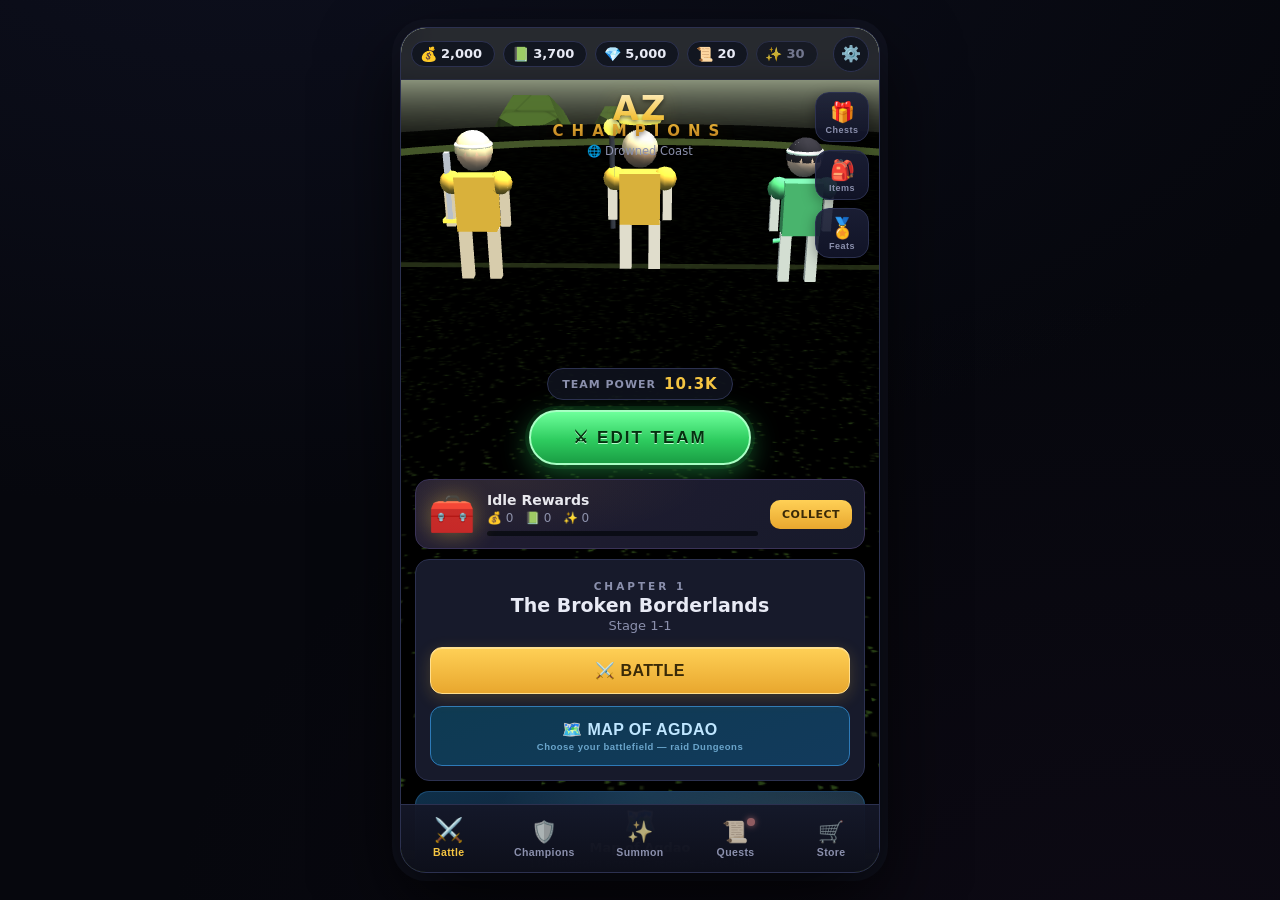
==== android/app/src/main/assets/index.html @ 90535aef "Remove '3D idle RPG' tagline and descriptions" ====
<!DOCTYPE html>
<html lang="en">
<head>
<meta charset="UTF-8">
<meta name="viewport" content="width=device-width, initial-scale=1.0, maximum-scale=1.0, user-scalable=no, viewport-fit=cover">
<meta name="theme-color" content="#0d0f1a">
<title>AZ Champions by Aljay Leodones</title>
<meta name="description" content="AZ Champions by Aljay Leodones">
<link rel="icon" href="data:image/svg+xml,<svg xmlns='http://www.w3.org/2000/svg' viewBox='0 0 100 100'><text y='.9em' font-size='90'>⚔️</text></svg>">
<!-- BUILD STAMP: 2026-07-03g — DIRECT BOOT: straight into gameplay, no intro, no main menu -->
<!-- ============================================================
     CRITICAL INLINE STYLES — the boot splash must paint instantly,
     before ANY external file (CSS or JS) loads. This is what kills
     the "black screen at start" on slow phones: the very first
     HTML paint already shows the studio splash + loading bar.
     ============================================================ -->
<style>
  html, body { height: 100%; margin: 0; padding: 0; background: #06070d; }
  #boot-splash {
    position: fixed; top: 0; left: 0; right: 0; bottom: 0;
    z-index: 99999;
    background: radial-gradient(circle at 50% 40%, #15182e 0%, #06070d 80%);
    display: flex;
    flex-direction: column;
    align-items: center;
    justify-content: center;
    font-family: 'Segoe UI', system-ui, -apple-system, sans-serif;
    color: #e8eaf5;
    transition: opacity 0.5s ease-out;
    cursor: pointer;
    user-select: none;
    -webkit-tap-highlight-color: transparent;
  }
  #boot-splash.bs-out { opacity: 0; pointer-events: none; }
  
  #boot-splash .bs-inner {
    text-align: center;
    width: 100%;
    max-width: 320px;
    display: flex;
    flex-direction: column;
    align-items: center;
    gap: 16px;
  }
  
  #boot-splash .bs-logo-container {
    position: relative;
    width: 120px;
    height: 120px;
    margin-bottom: 8px;
    display: flex;
    align-items: center;
    justify-content: center;
  }
  
  #boot-splash .bs-logo-bg {
    position: absolute;
    width: 100px;
    height: 100px;
    background: radial-gradient(circle, rgba(245, 197, 66, 0.2) 0%, transparent 70%);
    filter: blur(10px);
  }

  #boot-splash .bs-presenter {
    font-size: 11px;
    font-weight: 800;
    letter-spacing: 4px;
    color: #8b90ad;
    text-transform: uppercase;
  }
  
  #boot-splash .bs-title {
    font-size: 32px;
    font-weight: 900;
    letter-spacing: 6px;
    margin-top: 4px;
    color: #f5c542;
    background: linear-gradient(180deg, #ffffff, #f5c542 60%, #b8791e);
    -webkit-background-clip: text;
    background-clip: text;
    -webkit-text-fill-color: transparent;
    text-shadow: 0 4px 10px rgba(0, 0, 0, 0.5);
  }
  
  #boot-splash .bs-title span {
    color: #fff;
  }

  #boot-splash .bs-track {
    width: 240px;
    height: 6px;
    background: #171a2b;
    border-radius: 3px;
    overflow: hidden;
    margin-top: 15px;
    border: 1px solid rgba(255, 255, 255, 0.05);
  }
  
  #boot-splash .bs-bar {
    height: 100%;
    width: 0%;
    background: linear-gradient(90deg, #f5c542, #ff8c3a);
    box-shadow: 0 0 8px rgba(245, 197, 66, 0.5);
    transition: width 0.1s ease;
  }
  
  #boot-splash .bs-status {
    font-size: 10px;
    font-weight: 700;
    letter-spacing: 2px;
    color: #8b90ad;
    text-transform: uppercase;
    min-height: 14px;
  }
  
  #boot-splash noscript { display: block; margin-top: 18px; color: #ff8f8f; font-size: 13px; }
</style>

<!-- ============================================================
     EARLY BOOT GUARD — registered BEFORE any game script so that a
     parse/load error in ANY later file shows a readable overlay
     instead of a dead black screen. Also provides safeStorage and
     the loading-progress tick used by the splash.
     ============================================================ -->
<script>
(function() {
  /* ---- build id: single source of truth, shown on the Main Menu so a
     stale cached/installed build is identifiable from a screenshot ---- */
  window.AZ_BUILD = '20260703g';

  /* ---- safeStorage: localStorage with in-memory fallback ---- */
  var memStore = {};
  window.safeStorage = {
    getItem: function(key) {
      try { return window.localStorage.getItem(key); }
      catch (e) { return memStore.hasOwnProperty(key) ? memStore[key] : null; }
    },
    setItem: function(key, val) {
      try { window.localStorage.setItem(key, val); }
      catch (e) { memStore[key] = String(val); }
    },
    removeItem: function(key) {
      try { window.localStorage.removeItem(key); }
      catch (e) { delete memStore[key]; }
    },
    clear: function() {
      try { window.localStorage.clear(); }
      catch (e) { for (var k in memStore) delete memStore[k]; }
    }
  };

  /* ---- readable fatal-error overlay (works with zero CSS) ---- */
  window.__bootShowError = function(msg) {
    try {
      if (document.getElementById('boot-error-overlay')) return;
      var el = document.createElement('div');
      el.id = 'boot-error-overlay';
      el.style.cssText = 'position:fixed;top:0;left:0;right:0;bottom:0;z-index:100000;display:-webkit-flex;display:flex;-webkit-align-items:center;align-items:center;-webkit-justify-content:center;justify-content:center;background:rgba(5,6,11,0.97);padding:24px;color:#fff;font-family:sans-serif;';
      el.innerHTML =
        '<div style="max-width:380px;text-align:center;background:#171a2b;border:1px solid #2c3150;border-radius:18px;padding:26px 22px;">' +
        '<div style="font-size:20px;font-weight:900;color:#f5c542;margin-bottom:10px;letter-spacing:2px;">⚠️ AZ CHAMPIONS</div>' +
        '<p style="font-size:14px;color:#e8eaf5;margin-bottom:12px;line-height:1.5;">Something went wrong while starting the game.</p>' +
        '<code style="display:block;background:#0a0c15;color:#ff8f8f;font-size:11.5px;border-radius:8px;padding:10px;margin-bottom:16px;word-break:break-word;white-space:normal;font-family:monospace;text-align:left;max-height:120px;overflow-y:auto;">' + String(msg).slice(0, 300).replace(/</g, '&lt;') + '</code>' +
        '<button style="background:#e8a72e;color:#3a2a08;border:none;border-radius:12px;padding:12px 22px;font-weight:900;font-size:14px;cursor:pointer;letter-spacing:1px;" onclick="location.reload()">↻ RESTART GAME</button>' +
        '</div>';
      (document.body || document.documentElement).appendChild(el);
      var splash = document.getElementById('boot-splash');
      if (splash) splash.style.display = 'none';
    } catch (e) { /* nothing more we can do */ }
  };
  window.__bootReady = false;
  window.addEventListener('error', function(e) {
    if (window.__bootReady) return; /* after boot, main.js owns error UX */
    if (e.target && e.target.src) { window.__bootFail(e.target.src); return; }
    window.__bootShowError(e.message || 'Unknown startup error');
  }, true);
  window.addEventListener('unhandledrejection', function(e) {
    if (window.__bootReady) return;
    window.__bootShowError((e.reason && e.reason.message) || 'Unknown startup error');
  });

  /* ---- splash progress ticks (called after each script parses) ---- */
  var STEPS = 8, step = 0;
  window.__bootTick = function(label) {
    step++;
    try {
      var bar = document.getElementById('bs-bar');
      var st = document.getElementById('bs-status');
      if (bar) bar.style.width = Math.min(100, Math.round(step / STEPS * 100)) + '%';
      if (st) st.textContent = label ? label.toUpperCase() : '';
    } catch (e) {}
  };
  /* ---- script-load failure: self-heal before giving up ----
     A failed script usually means the page came from browser cache
     while the game server restarted (or a Wi-Fi blip). If the server
     answers, ONE automatic fresh reload fixes it without bothering
     the player. Only a genuinely unreachable server shows the error. */
  window.__bootFail = function(src) {
    var msg = 'Could not load ' + src + '. If you started the game with PLAY.cmd, ' +
              'make sure its black window is still open, then press RESTART GAME.';
    var retried = false;
    try { retried = sessionStorage.getItem('az_boot_retry') === '1'; } catch (e) { retried = true; }
    if (!retried && window.fetch && location.protocol !== 'file:') {
      try { sessionStorage.setItem('az_boot_retry', '1'); } catch (e) {}
      fetch(location.pathname || './', { cache: 'no-store' })
        .then(function(r) {
          if (r.ok) { location.reload(); }
          else { window.__bootShowError(msg); }
        })
        .catch(function() { window.__bootShowError(msg); });
      return;
    }
    window.__bootShowError(msg);
  };
})();
</script>

<link rel="stylesheet" href="css/style.css?v=20260703g">
</head>
<body>
  <!-- HTML-first boot splash: paints before any external file loads.
       Tap anywhere to skip once the game is ready. -->
  <div id="boot-splash">
    <div class="bs-inner">
      <div class="bs-logo-container">
        <div class="bs-logo-bg"></div>
        <svg width="110" height="110" viewBox="0 0 120 120">
          <defs>
            <linearGradient id="bsGrad" x1="0%" y1="0%" x2="100%" y2="100%">
              <stop offset="0%" stop-color="#f5c542"/>
              <stop offset="100%" stop-color="#ff8c3a"/>
            </linearGradient>
          </defs>
          <polygon points="60,10 103.3,35 103.3,85 60,110 16.7,85 16.7,35" fill="url(#bsGrad)" opacity="0.3"/>
          <polygon points="60,10 103.3,35 103.3,85 60,110 16.7,85 16.7,35" fill="none" stroke="#f5c542" stroke-width="3" stroke-linejoin="round"/>
          <polygon points="60,30 85.98,75 34.02,75" fill="url(#bsGrad)" opacity="0.95"/>
          <polygon points="60,30 85.98,75 34.02,75" fill="none" stroke="#7cf5ff" stroke-width="2.5" stroke-linejoin="round"/>
        </svg>
      </div>
      <div class="bs-presenter">ALJAY L GAMES</div>
      <div class="bs-title">AZ <span>CHAMPIONS</span></div>
      
      <div class="bs-track">
        <div class="bs-bar" id="bs-bar"></div>
      </div>
      <div class="bs-status" id="bs-status">LOADING GAME...</div>
      <noscript>JavaScript is disabled — AZ Champions needs it to run. Please enable JavaScript and reload.</noscript>
    </div>
  </div>

  <div id="app">
    <div id="game-frame">
      <canvas id="battle-canvas"></canvas>
      <div id="crit-flash" class="crit-screen-flash"></div>
      <div id="radial-blur" class="radial-blur-flash"></div>
      <div id="fx-overlay"></div>
      <div id="screens"></div>
      <header id="topbar"></header>
      <nav id="bottomnav"></nav>
      <div id="toasts"></div>
      <div id="modal-root"></div>
      <div id="summon-cinema"></div>
      <div id="vs-screen"></div>
    </div>
  </div>

  <script src="js/lib/three.min.js?v=20260703g" onerror="__bootFail('js/lib/three.min.js')"></script>
  <script>__bootTick('3D engine');</script>
  <script src="js/data.js?v=20260703g" onerror="__bootFail('js/data.js')"></script>
  <script>__bootTick('Champions & realms');</script>
  <script src="js/state.js?v=20260703g" onerror="__bootFail('js/state.js')"></script>
  <script>__bootTick('Save system');</script>
  <script src="js/audio.js?v=20260703g" onerror="__bootFail('js/audio.js')"></script>
  <script>__bootTick('Audio');</script>
  <script src="js/combat.js?v=20260703g" onerror="__bootFail('js/combat.js')"></script>
  <script>__bootTick('Combat engine');</script>
  <script src="js/battle3d.js?v=20260703g" onerror="__bootFail('js/battle3d.js')"></script>
  <script>__bootTick('Battle renderer');</script>
  <script src="js/store.js?v=20260703g" onerror="__bootFail('js/store.js')"></script>
  <script>__bootTick('Store');</script>
  <script src="js/ui.js?v=20260703g" onerror="__bootFail('js/ui.js')"></script>
  <script>__bootTick('Interface');</script>
  <script src="js/main.js?v=20260703g" onerror="__bootFail('js/main.js')"></script>
</body>
</html>
---- android/app/src/main/assets/css/style.css ----
/* ============================================================
   AZ CHAMPIONS — Visual Theme
   ============================================================ */
:root {
  --bg: #0d0f1a;
  --panel: #171a2b;
  --panel2: #1e2237;
  --edge: #2c3150;
  --text: #e8eaf5;
  --dim: #8b90ad;
  --gold: #f5c542;
  --gold2: #ffb14d;
  --danger: #ff5e6e;
  --good: #52c97a;
  --blue: #38b6ff;
  --radius: 14px;
}

* { margin: 0; padding: 0; box-sizing: border-box; -webkit-tap-highlight-color: transparent; }
html, body {
  height: 100%;
  width: 100%;
  margin: 0;
  padding: 0;
}
body {
  background: #06070d;
  color: var(--text);
  font-family: 'Segoe UI', system-ui, -apple-system, sans-serif;
  overflow: hidden;
  user-select: none;
  /* mobile: no double-tap zoom, no pull-to-refresh, no rubber-banding */
  touch-action: manipulation;
  overscroll-behavior: none;
}

#app {
  width: 100%;
  height: 100%;
  height: 100dvh;
  display: flex; align-items: center; justify-content: center;
  background:
    radial-gradient(1200px 600px at 20% -10%, #1a1f3d55, transparent),
    radial-gradient(1000px 700px at 90% 110%, #3a1a4222, transparent),
    #06070d;
}
#game-frame {
  position: relative;
  /* plain fallbacks first — old WebViews that don't know min() would
     otherwise collapse the frame to 0×0 (a literal black screen) */
  width: 100%;
  max-width: 480px;
  height: 100%;
  max-height: 960px;
  width: min(100vw, 480px);
  height: min(100vh, 960px);
  background: var(--bg);
  overflow: hidden;
}
@media (min-width: 520px) and (min-height: 700px) {
  #game-frame {
    border-radius: 26px;
    border: 1px solid #2c3150;
    box-shadow: 0 30px 80px #000c, 0 0 0 8px #10121f;
    height: min(94vh, 960px);
  }
}

/* ---------------- canvas & overlay ----------------
   top/left/right/bottom fallbacks first: WebViews older than
   Chrome 87 don't know `inset` and would collapse these layers. */
#battle-canvas {
  position: absolute;
  top: 0; left: 0; right: 0; bottom: 0;
  inset: 0;
  width: 100%; height: 100%;
  display: none;
}
body.canvas-show #battle-canvas { display: block; }
#fx-overlay {
  position: absolute;
  top: 0; left: 0; right: 0; bottom: 0;
  inset: 0;
  pointer-events: none;
  overflow: hidden;
  z-index: 5;
  display: none;
}
body.in-battle #fx-overlay { display: block; }

/* ---------------- top bar ---------------- */
#topbar {
  position: absolute; top: 0; left: 0; right: 0;
  height: 52px;
  height: calc(52px + env(safe-area-inset-top, 0px));
  display: flex; align-items: center; gap: 8px;
  padding: 0 10px;
  padding-top: env(safe-area-inset-top, 0px);
  background: rgba(13, 15, 26, 0.85);
  backdrop-filter: blur(12px);
  -webkit-backdrop-filter: blur(12px);
  border-bottom: 1px solid rgba(44, 49, 80, 0.5);
  z-index: 20;
}
body.in-battle #topbar { display: none; }
.res {
  display: flex; align-items: center; gap: 4px;
  background: #10131fdd;
  border: 1px solid var(--edge);
  border-radius: 999px;
  padding: 4px 12px 4px 8px;
  font-size: 13px; font-weight: 600;
}
.res.dim { opacity: .75; }
.res-ico { font-size: 14px; }
.iconbtn {
  margin-left: auto;
  background: #10131fdd; border: 1px solid var(--edge); color: var(--text);
  width: 36px; height: 36px; border-radius: 50%;
  font-size: 16px; cursor: pointer;
}

/* Mobile topbar responsive sizing */
@media (max-width: 480px) {
  #topbar {
    gap: 4px;
    padding: 0 6px;
  }
  .res {
    padding: 3px 6px 3px 4px;
    font-size: 11px;
    gap: 3px;
  }
  .res-ico {
    font-size: 12px;
  }
  .iconbtn {
    width: 32px;
    height: 32px;
    font-size: 14px;
  }
}

/* ---------------- screens ---------------- */
#screens {
  position: absolute;
  top: 0; left: 0; right: 0; bottom: 0;
  inset: 0;
  z-index: 10;
}
.screen {
  position: absolute;
  top: 0; left: 0; right: 0; bottom: 0;
  inset: 0;
  overflow-y: auto; overflow-x: hidden;
  padding: 60px 14px 92px;
  padding-top: calc(60px + env(safe-area-inset-top, 0px));
  padding-bottom: calc(92px + env(safe-area-inset-bottom, 0px));
  scrollbar-width: thin; scrollbar-color: var(--edge) transparent;
  -webkit-overflow-scrolling: touch;
}
.screen::-webkit-scrollbar { width: 4px; }
.screen::-webkit-scrollbar-thumb { background: var(--edge); border-radius: 2px; }

.screen-home, .screen-herodetail { background: transparent; pointer-events: none; }
.screen-home > *, .screen-herodetail > * { pointer-events: auto; }
.screen-battle { background: transparent; pointer-events: none; padding: 0; overflow: hidden; }
.screen-battle > * { pointer-events: auto; }
.screen-heroes, .screen-summon, .screen-quests, .screen-store, .screen-formation,
.screen-tower, .screen-arena, .screen-settings,
.screen-inventory, .screen-achievements {
  background:
    radial-gradient(600px 300px at 50% -80px, #232a4d66, transparent),
    var(--bg);
}

/* ---------------- bottom nav ---------------- */
#bottomnav {
  position: absolute; bottom: 0; left: 0; right: 0;
  height: 68px;
  height: calc(68px + env(safe-area-inset-bottom, 0px));
  display: flex;
  padding-bottom: env(safe-area-inset-bottom, 0px);
  background: linear-gradient(#141728f2, #0d0f1a);
  border-top: 1px solid var(--edge);
  z-index: 20;
}
body.in-battle #bottomnav { display: none; }
.nav-tab {
  flex: 1;
  background: none; border: none; color: var(--dim);
  display: flex; flex-direction: column; align-items: center; justify-content: center; gap: 2px;
  font-size: 10.5px; font-weight: 600; letter-spacing: .4px;
  cursor: pointer; position: relative;
  transition: color .15s;
}
.nav-tab .nav-ico { font-size: 21px; position: relative; filter: grayscale(.6) brightness(.8); transition: all .15s; }
.nav-tab.active { color: var(--gold); }
.nav-tab.active .nav-ico { filter: none; transform: translateY(-2px) scale(1.12); }
.nbadge {
  position: absolute; top: -2px; right: -6px;
  width: 8px; height: 8px; border-radius: 50%;
  background: var(--danger);
  box-shadow: 0 0 6px var(--danger);
}

/* ---------------- shared bits ---------------- */
.pagehead {
  display: flex; align-items: center; gap: 10px;
  margin-bottom: 12px;
}
.pagehead h2 { font-size: 20px; letter-spacing: .5px; }
.pagehead h2 small { color: var(--dim); font-size: 12px; font-weight: 500; margin-left: 4px; }
.pagehead .count { color: var(--dim); font-size: 13px; font-weight: 500; }
.pagehead.over3d { text-shadow: 0 2px 8px #000; }
.qpoints { margin-left: auto; font-weight: 700; color: var(--gold); }

.backbtn {
  background: #10131fdd; border: 1px solid var(--edge); color: var(--text);
  width: 34px; height: 34px; border-radius: 10px;
  font-size: 18px; cursor: pointer; flex-shrink: 0;
}

.btn {
  background: linear-gradient(#262b47, #1c2038);
  border: 1px solid var(--edge);
  color: var(--text);
  padding: 10px 18px;
  border-radius: 12px;
  font-weight: 700; font-size: 14px; letter-spacing: .4px;
  cursor: pointer;
  display: inline-flex; flex-direction: column; align-items: center; gap: 1px;
  transition: transform .08s, filter .12s;
}
.btn:active { transform: scale(.96); }
.btn small { font-size: 10.5px; font-weight: 600; opacity: .85; }
.btn.big { padding: 13px 26px; font-size: 16px; width: 100%; }
.btn.gold {
  background: linear-gradient(#ffd056, #e8a72e);
  border-color: #ffdf8f; color: #3a2a08;
  box-shadow: 0 4px 16px #f5c54233, inset 0 1px 0 #fff5;
}
.btn.gold small { opacity: .8; }
.btn.disabled { opacity: .45; pointer-events: none; }
.btn.danger { background: linear-gradient(#5c2431, #451a24); border-color: #7e3040; color: #ffb9c2; }
.btn.center-block { display: flex; margin: 12px auto; }
.btn.paypal { background: linear-gradient(#ffc439, #f5b52a); color: #10287a; border-color: #ffe08f; flex-direction: row; gap: 4px; }
.btn.paypal b { color: #003087; } .btn.paypal i { color: #009cde; font-style: italic; }

.mini {
  background: #262b47; border: 1px solid var(--edge); color: var(--text);
  padding: 5px 10px; border-radius: 8px;
  font-size: 11px; font-weight: 700; cursor: pointer;
  display: inline-flex; align-items: center; gap: 4px;
}
.mini.gold { background: linear-gradient(#ffd056, #e8a72e); color: #3a2a08; border-color: #ffdf8f; }
.mini.danger { background: #451a24; border-color: #7e3040; color: #ffb9c2; }
.mini.disabled { opacity: .45; pointer-events: none; }
.mini small { font-size: 9px; opacity: .8; }

.pill {
  background: #10131fcc; border: 1px solid var(--edge); color: var(--dim);
  padding: 6px 12px; border-radius: 999px;
  font-size: 12px; font-weight: 800; cursor: pointer;
}
.pill.on { color: var(--gold); border-color: var(--gold); box-shadow: 0 0 10px #f5c54244; }

.chip {
  display: inline-flex; align-items: center; gap: 3px;
  background: #10131f; border: 1px solid var(--c, var(--edge));
  color: var(--c, var(--text));
  border-radius: 999px; padding: 2px 9px;
  font-size: 11px; font-weight: 700;
}
.chip.dim { color: var(--dim); }
.stars { font-size: 12px; letter-spacing: 1px; text-shadow: 0 0 6px currentColor; }
.dim { color: var(--dim); }
.center { text-align: center; }
.pad { padding: 18px; }
.hint { color: var(--dim); font-size: 12px; line-height: 1.5; margin: 10px 2px; }
.hint a { color: var(--gold); cursor: pointer; text-decoration: underline; }

.tabs { display: flex; gap: 6px; margin-bottom: 12px; }
.tab {
  flex: 1; background: var(--panel); border: 1px solid var(--edge); color: var(--dim);
  padding: 9px; border-radius: 10px; font-weight: 700; font-size: 12.5px; cursor: pointer;
}
.tab.on { color: var(--gold); border-color: var(--gold); background: #211d15; }

.input {
  width: 100%; background: #0a0c15; border: 1px solid var(--edge); color: var(--text);
  border-radius: 10px; padding: 10px 12px; font-size: 14px; margin: 8px 0;
  font-family: inherit; resize: vertical;
}
.input:focus { outline: none; border-color: var(--gold); }

/* ---------------- home ---------------- */
.home-top { text-align: center; }
.logo {
  font-size: 34px; font-weight: 900; letter-spacing: 2px;
  background: linear-gradient(180deg, #fff6d8, var(--gold) 55%, #b8791e);
  -webkit-background-clip: text; background-clip: text; color: transparent;
  text-shadow: 0 4px 24px #f5c54233;
  filter: drop-shadow(0 2px 2px #0008);
}
.logo span { font-size: 15px; letter-spacing: 8px; display: block; margin-top: -6px; }
.logo.small { font-size: 22px; } .logo.small span { font-size: 9px; letter-spacing: 5px; }
.server { color: var(--dim); font-size: 11.5px; margin-top: 4px; }
.badge-founder {
  background: linear-gradient(#ffd056, #e8a72e); color: #3a2a08;
  font-size: 9px; font-weight: 900; letter-spacing: 1px;
  border-radius: 4px; padding: 1px 6px; margin-left: 4px;
}
.diorama-spacer { height: 210px; }
.team-power {
  display: inline-flex; align-items: center; gap: 8px;
  background: #10131fd8; border: 1px solid var(--edge);
  border-radius: 999px; padding: 6px 14px;
  font-size: 11px; letter-spacing: 1px; color: var(--dim); font-weight: 700;
}
.team-power b { color: var(--gold); font-size: 15px; }
.team-power.center { display: flex; justify-content: center; margin: 10px auto; width: fit-content; }

.home-cards { margin-top: 14px; display: flex; flex-direction: column; gap: 10px; }

.idle-chest {
  display: flex; align-items: center; gap: 12px;
  background: linear-gradient(135deg, #221d33, #171a2b);
  border: 1px solid #3a3358;
  border-radius: var(--radius);
  padding: 12px; cursor: pointer;
  position: relative; overflow: hidden;
}
.idle-chest::after {
  content: ''; position: absolute; inset: 0;
  background: radial-gradient(200px 60px at 20% 0%, #f5c54211, transparent);
}
.chest-ico { font-size: 38px; filter: drop-shadow(0 0 12px #f5c54277); animation: chestpulse 2.4s infinite; }
@keyframes chestpulse { 50% { transform: scale(1.07) rotate(-3deg); } }
.chest-info { flex: 1; }
.chest-title { font-weight: 800; font-size: 14px; }
.fullcap { color: var(--gold); font-size: 11px; animation: blink 1.2s infinite; }
@keyframes blink { 50% { opacity: .4; } }
.chest-rates { color: var(--dim); font-size: 12px; margin: 3px 0 6px; }
.chest-bar { height: 5px; background: #0a0c15; border-radius: 3px; overflow: hidden; }
.chest-bar > div { height: 100%; background: linear-gradient(90deg, var(--gold), var(--gold2)); border-radius: 3px; transition: width 1s linear; }
.chest-btn {
  background: linear-gradient(#ffd056, #e8a72e); color: #3a2a08;
  font-size: 11px; font-weight: 900; letter-spacing: .5px;
  padding: 8px 12px; border-radius: 10px;
}

.stage-card {
  background: var(--panel); border: 1px solid var(--edge);
  border-radius: var(--radius); padding: 14px;
  display: flex; flex-direction: column; gap: 12px;
}
.stage-env { text-align: center; padding: 6px 0 2px; }
.stage-ch { font-size: 10.5px; letter-spacing: 3px; color: var(--dim); font-weight: 800; }
.stage-name { font-size: 19px; font-weight: 800; margin: 2px 0; }
.stage-num { font-size: 13px; color: var(--dim); }
.bosstag { color: var(--danger); letter-spacing: 1px; }
.elitetag { color: var(--gold2); letter-spacing: 1px; }

.mode-row { display: flex; gap: 10px; }
.mode-grid {
  display: grid;
  grid-template-columns: repeat(2, 1fr);
  gap: 10px;
}
.mode-card {
  flex: 1; background: var(--panel); border: 1px solid var(--edge);
  border-radius: var(--radius); padding: 14px 10px;
  text-align: center; cursor: pointer;
  transition: border-color .15s;
}
.mode-card:active { border-color: var(--gold); }
.mode-ico { font-size: 26px; }
.mode-name { font-weight: 800; font-size: 13px; margin-top: 4px; }
.mode-sub { color: var(--dim); font-size: 11px; margin-top: 2px; }

/* ---------------- roster / hero cards ---------------- */
.roster-grid {
  display: grid; grid-template-columns: repeat(3, 1fr); gap: 9px;
}
.hero-card {
  position: relative;
  background: var(--panel); border: 1px solid var(--edge);
  border-radius: 12px; overflow: hidden; cursor: pointer;
  aspect-ratio: 5/6.4;
  transition: transform .1s, border-color .15s;
}
.hero-card:active { transform: scale(.96); }
.hero-card img { width: 100%; height: 74%; object-fit: cover; object-position: top; background: radial-gradient(circle at 50% 30%, #2c3150, #171a2b); }
.hero-card .hc-name {
  position: absolute; bottom: 16px; left: 0; right: 0;
  text-align: center; font-size: 11.5px; font-weight: 800;
  text-shadow: 0 1px 3px #000;
}
.hero-card .hc-lv { position: absolute; bottom: 3px; left: 0; right: 0; text-align: center; font-size: 11.5px; color: var(--dim); }
.hero-card .hc-power {
  position: absolute; top: 4px; left: 4px;
  background: #0009; border-radius: 6px; padding: 1px 6px;
  font-size: 11px; font-weight: 800; color: var(--gold);
}
.hero-card .hc-stars { position: absolute; top: 4px; right: 5px; font-size: 9px; }
.hero-card .hc-faction {
  position: absolute; bottom: 34px; right: 5px;
  background: #000a; border: 1px solid var(--c); border-radius: 50%;
  width: 20px; height: 20px; font-size: 11px;
  display: flex; align-items: center; justify-content: center;
}
.hero-card .asc-dot {
  position: absolute; top: 26px; left: 4px;
  color: #3a2a08; background: var(--gold); border-radius: 6px;
  font-size: 9px; font-weight: 900; padding: 1px 5px;
  animation: blink 1.4s infinite;
}
.hero-card.locked img { filter: grayscale(1) brightness(.45); }
.hero-card.locked .hc-name { color: var(--dim); }
.hc-lock { position: absolute; top: 40%; left: 0; right: 0; text-align: center; font-size: 13px; font-weight: 700; }
.hero-card.selected { border-color: var(--gold); box-shadow: 0 0 12px #f5c54255; }
.hc-check {
  position: absolute; top: 4px; right: 4px;
  background: var(--gold); color: #3a2a08;
  width: 18px; height: 18px; border-radius: 50%;
  font-size: 11px; font-weight: 900;
  display: flex; align-items: center; justify-content: center;
}
.hero-card.small { aspect-ratio: 5/6; }

/* Rarity Legend */
.rarity-legend {
  display: flex;
  justify-content: center;
  gap: 16px;
  background: var(--panel2);
  border: 1px solid var(--edge);
  border-radius: 10px;
  padding: 8px 16px;
  margin: 0 10px 14px;
}
.legend-item {
  display: flex;
  align-items: center;
  gap: 6px;
  font-size: 11.5px;
  font-weight: 700;
  text-transform: uppercase;
  letter-spacing: 0.5px;
}
.legend-dot {
  width: 9px;
  height: 9px;
  border-radius: 50%;
  display: inline-block;
}
.legend-item.common { color: #b0b5c0; }
.legend-item.common .legend-dot {
  background: #b0b5c0;
}
.legend-item.uncommon { color: #52c97a; }
.legend-item.uncommon .legend-dot {
  background: #52c97a;
  box-shadow: 0 0 5px #52c97a;
}
.legend-item.rare { color: #5cc2ff; }
.legend-item.rare .legend-dot {
  background: #38b6ff;
  box-shadow: 0 0 6px #38b6ff;
}
.legend-item.elite { color: var(--gold2); }
.legend-item.elite .legend-dot {
  background: var(--gold);
  box-shadow: 0 0 6px var(--gold);
}
.legend-item.epic { color: #d580ff; }
.legend-item.epic .legend-dot {
  background: #b45cff;
  box-shadow: 0 0 6px #b45cff;
}
.legend-item.mystic { color: #00e5ff; }
.legend-item.mystic .legend-dot {
  background: #00e5ff;
  box-shadow: 0 0 8px #00e5ff;
}
.legend-item.ultimate { color: #ff9100; }
.legend-item.ultimate .legend-dot {
  background: #ff9100;
  box-shadow: 0 0 8px #ff9100;
}
.legend-item.legendary { color: #ff3355; }
.legend-item.legendary .legend-dot {
  background: #e60026;
  box-shadow: 0 0 8px #ff3355;
  animation: legend-pulse 1.5s infinite alternate ease-in-out;
}
@keyframes legend-pulse {
  0% { transform: scale(1); box-shadow: 0 0 5px #ff3355; }
  100% { transform: scale(1.25); box-shadow: 0 0 12px #ff3355, 0 0 4px var(--gold); }
}

/* --- Champion Card Rarity Highlights --- */

/* Common Rarity */
.hero-card.common:not(.locked),
.fslot.common,
.scard.common .scard-front {
  border-color: #4a5068;
}

/* Uncommon Rarity */
.hero-card.uncommon:not(.locked),
.fslot.uncommon,
.scard.uncommon .scard-front {
  border-color: #52c97a;
  box-shadow: 0 0 8px rgba(82, 201, 122, 0.3), inset 0 0 4px rgba(82, 201, 122, 0.1);
  animation: uncommon-glow 3.5s infinite alternate ease-in-out;
}

/* Rare Rarity */
.hero-card.rare:not(.locked),
.fslot.rare,
.scard.rare .scard-front {
  border-color: #38b6ff;
  box-shadow: 0 0 10px rgba(56, 182, 255, 0.4), inset 0 0 6px rgba(56, 182, 255, 0.2);
  animation: rare-glow 3s infinite alternate ease-in-out;
}

/* Elite Rarity */
.hero-card.elite:not(.locked),
.fslot.elite,
.scard.elite .scard-front {
  border-color: var(--gold);
  box-shadow: 0 0 12px rgba(245, 197, 66, 0.4), inset 0 0 8px rgba(245, 197, 66, 0.2);
  animation: elite-glow 2.5s infinite alternate ease-in-out;
}

/* Epic Rarity */
.hero-card.epic:not(.locked),
.fslot.epic,
.scard.epic .scard-front {
  border-color: #b45cff;
  box-shadow: 0 0 14px rgba(180, 92, 255, 0.5), inset 0 0 8px rgba(180, 92, 255, 0.25);
  animation: epic-glow 2.4s infinite alternate ease-in-out;
}

/* Mystic Rarity */
.hero-card.mystic:not(.locked),
.fslot.mystic,
.scard.mystic .scard-front {
  border-color: #00e5ff;
  box-shadow: 0 0 16px rgba(0, 229, 255, 0.5), inset 0 0 10px rgba(0, 229, 255, 0.3);
  animation: mystic-glow 2.2s infinite alternate ease-in-out;
}

/* Ultimate Rarity */
.hero-card.ultimate:not(.locked),
.fslot.ultimate,
.scard.ultimate .scard-front {
  border-color: #ff9100;
  box-shadow: 0 0 18px rgba(255, 145, 0, 0.65), inset 0 0 12px rgba(255, 145, 0, 0.35);
  animation: ultimate-glow 2s infinite alternate ease-in-out;
}

/* Legendary Rarity (Crimson Red Flame Pulse) */
.hero-card.legendary:not(.locked),
.fslot.legendary,
.scard.legendary .scard-front {
  border-color: #e60026;
  animation: legendary-flame-pulse 2s infinite ease-in-out;
}

/* Locked Card Rarity Borders (No glow/pulse/sparkles) */
.hero-card.locked.common { border-color: #3b3f4a; }
.hero-card.locked.uncommon { border-color: #24422d; }
.hero-card.locked.rare { border-color: #1a4f6e; }
.hero-card.locked.elite { border-color: #6e561a; }
.hero-card.locked.epic { border-color: #552782; }
.hero-card.locked.mystic { border-color: #00606f; }
.hero-card.locked.ultimate { border-color: #7a3e00; }
.hero-card.locked.legendary { border-color: #6e1a25; }

/* Legendary Sparkles */
.legendary-sparkles {
  position: absolute;
  inset: 0;
  pointer-events: none;
  overflow: hidden;
  z-index: 4;
}
.legendary-sparkles span {
  position: absolute;
  color: #ffe875;
  text-shadow: 0 0 3px #ffd700, 0 0 6px #ff8c00;
  opacity: 0;
  animation: sparkleFloat 2.2s infinite linear;
}

/* Suppress sparkles on locked cards */
.hero-card.locked .legendary-sparkles {
  display: none;
}

.legendary-sparkles span:nth-child(1) { left: 15%; animation-delay: 0s; font-size: 11px; animation-duration: 2s; }
.legendary-sparkles span:nth-child(2) { left: 35%; animation-delay: 0.5s; font-size: 15px; animation-duration: 2.5s; }
.legendary-sparkles span:nth-child(3) { left: 55%; animation-delay: 1.1s; font-size: 9px; animation-duration: 1.8s; }
.legendary-sparkles span:nth-child(4) { left: 75%; animation-delay: 1.6s; font-size: 13px; animation-duration: 2.3s; }
.legendary-sparkles span:nth-child(5) { left: 45%; animation-delay: 0.8s; font-size: 10px; animation-duration: 2.1s; }

/* Rarity Badge Text on Cards */
.hc-rarity-badge {
  position: absolute;
  top: 20px;
  left: 4px;
  background: rgba(6, 7, 13, 0.85);
  padding: 2px 5px;
  border-radius: 4px;
  font-size: 8px;
  font-weight: 900;
  letter-spacing: 0.5px;
  text-transform: uppercase;
  z-index: 5;
}
.common .hc-rarity-badge { color: #b0b5c0; }
.uncommon .hc-rarity-badge { color: #52c97a; text-shadow: 0 0 3px rgba(82, 201, 122, 0.4); }
.rare .hc-rarity-badge { color: #38b6ff; text-shadow: 0 0 4px rgba(56, 182, 255, 0.5); }
.elite .hc-rarity-badge { color: var(--gold); text-shadow: 0 0 4px rgba(245, 197, 66, 0.5); }
.epic .hc-rarity-badge { color: #d580ff; text-shadow: 0 0 4px rgba(213, 128, 255, 0.5); }
.mystic .hc-rarity-badge { color: #00e5ff; text-shadow: 0 0 4px rgba(0, 229, 255, 0.5); }
.ultimate .hc-rarity-badge { color: #ff9100; text-shadow: 0 0 4px rgba(255, 145, 0, 0.5); }
.legendary .hc-rarity-badge { color: #ff3355; text-shadow: 0 0 4px rgba(255, 51, 85, 0.5); }

/* Keyframe Animations */
@keyframes uncommon-glow {
  0% { box-shadow: 0 0 6px rgba(82, 201, 122, 0.2), inset 0 0 3px rgba(82, 201, 122, 0.08); }
  100% { box-shadow: 0 0 12px rgba(82, 201, 122, 0.5), inset 0 0 8px rgba(82, 201, 122, 0.25); }
}

@keyframes rare-glow {
  0% { box-shadow: 0 0 8px rgba(56, 182, 255, 0.3), inset 0 0 4px rgba(56, 182, 255, 0.1); }
  100% { box-shadow: 0 0 18px rgba(56, 182, 255, 0.7), inset 0 0 10px rgba(56, 182, 255, 0.4); }
}

@keyframes elite-glow {
  0% { box-shadow: 0 0 10px rgba(245, 197, 66, 0.3), inset 0 0 6px rgba(245, 197, 66, 0.15); }
  100% { box-shadow: 0 0 22px rgba(245, 197, 66, 0.75), inset 0 0 12px rgba(245, 197, 66, 0.4); }
}

@keyframes epic-glow {
  0% { box-shadow: 0 0 10px rgba(180, 92, 255, 0.35), inset 0 0 6px rgba(180, 92, 255, 0.15); }
  100% { box-shadow: 0 0 22px rgba(180, 92, 255, 0.8), inset 0 0 12px rgba(180, 92, 255, 0.45); }
}

@keyframes mystic-glow {
  0% { box-shadow: 0 0 12px rgba(0, 229, 255, 0.35), inset 0 0 8px rgba(0, 229, 255, 0.2); }
  100% { box-shadow: 0 0 24px rgba(0, 229, 255, 0.85), inset 0 0 14px rgba(0, 229, 255, 0.5); }
}

@keyframes ultimate-glow {
  0% { box-shadow: 0 0 12px rgba(255, 145, 0, 0.4), inset 0 0 8px rgba(255, 145, 0, 0.2); }
  100% { box-shadow: 0 0 26px rgba(255, 145, 0, 0.9), inset 0 0 16px rgba(255, 145, 0, 0.5); }
}

@keyframes legendary-flame-pulse {
  0% {
    box-shadow: 0 0 12px 2px rgba(230, 0, 38, 0.5), 0 0 4px rgba(245, 197, 66, 0.3), inset 0 0 8px rgba(230, 0, 38, 0.3);
    border-color: #d61c3c;
  }
  30% {
    box-shadow: 0 -4px 18px 3px rgba(230, 0, 38, 0.7), 0 0 6px rgba(245, 197, 66, 0.4), inset 0 0 10px rgba(230, 0, 38, 0.4);
    border-color: #ff2244;
  }
  65% {
    box-shadow: 0 -2px 22px 4px rgba(230, 0, 38, 0.85), 0 0 10px 1px rgba(245, 197, 66, 0.6), inset 0 0 14px rgba(230, 0, 38, 0.5);
    border-color: #ff002b;
  }
  100% {
    box-shadow: 0 -6px 26px 5px rgba(230, 0, 38, 0.6), 0 0 8px 1px rgba(245, 197, 66, 0.5), inset 0 0 12px rgba(230, 0, 38, 0.4);
    border-color: #d61c3c;
  }
}

@keyframes sparkleFloat {
  0% {
    transform: translateY(110%) scale(0) rotate(0deg);
    opacity: 0;
  }
  15% {
    opacity: 1;
    transform: translateY(90%) scale(1.2) rotate(45deg);
  }
  85% {
    opacity: 0.8;
  }
  100% {
    transform: translateY(-20%) scale(0.4) rotate(360deg);
    opacity: 0;
  }
}


/* ---------------- formation ---------------- */
.form-slots { display: flex; gap: 8px; margin-bottom: 8px; }
.fslot {
  flex: 1; aspect-ratio: 4/5.2;
  background: var(--panel); border: 1px solid var(--edge);
  border-radius: 10px; overflow: hidden; position: relative; cursor: pointer;
}
.fslot img { width: 100%; height: 78%; object-fit: cover; object-position: top; }
.fslot.empty {
  display: flex; align-items: center; justify-content: center;
  color: var(--dim); font-size: 9px; font-weight: 800; letter-spacing: 1px;
  border-style: dashed;
}
.fslot-name { position: absolute; bottom: 12px; width: 100%; text-align: center; font-size: 9px; font-weight: 800; text-shadow: 0 1px 2px #000; }
.fslot-row { position: absolute; bottom: 1px; width: 100%; text-align: center; font-size: 7.5px; color: var(--gold); letter-spacing: 1px; }
.sticky-cta { position: sticky; bottom: 4px; margin-top: 12px; box-shadow: 0 8px 30px #000a; }

/* ---------------- battle HUD ---------------- */
.battle-top {
  position: absolute; top: 0; left: 0; right: 0;
  display: flex; align-items: center; gap: 8px;
  padding: 12px;
  background: linear-gradient(#0d0f1acc, transparent);
  z-index: 15;
}
.battle-label { flex: 1; font-size: 12.5px; font-weight: 700; text-shadow: 0 1px 3px #000; }
.battle-timer {
  font-size: 15px; font-weight: 900; color: var(--gold);
  background: #0009; border-radius: 8px; padding: 3px 9px;
}
.ult-bar {
  position: absolute; bottom: 0; left: 0; right: 0;
  display: flex; justify-content: center; gap: 10px;
  padding: 12px 12px calc(14px + env(safe-area-inset-bottom));
  background: linear-gradient(transparent, #0d0f1acc);
  z-index: 15;
}
.ult-btn {
  position: relative; width: 60px; height: 60px;
  border-radius: 14px; border: 2px solid var(--edge);
  overflow: hidden; cursor: pointer; padding: 0;
  background: #10131f;
}
.ult-btn img { width: 100%; height: 100%; object-fit: cover; object-position: top; }
.ult-fill {
  position: absolute; top: 0; left: 0; right: 0;
  background: #0d0f1abb; height: 100%;
  transition: height .2s;
}
.ult-ready {
  position: absolute; bottom: 0; left: 0; right: 0;
  background: linear-gradient(#ffd056, #e8a72e); color: #3a2a08;
  font-size: 9px; font-weight: 900; letter-spacing: 1px;
  padding: 2px 0; display: none; text-align: center;
}
.ult-btn.ready { border-color: var(--gold); box-shadow: 0 0 16px #f5c542aa; animation: ultglow 1s infinite; }
@keyframes ultglow { 50% { box-shadow: 0 0 26px #f5c542; } }
.ult-btn.dead { filter: grayscale(1) brightness(.4); pointer-events: none; }

.ult-banner {
  position: absolute; top: 18%; left: 0; right: 0;
  display: flex; justify-content: center;
  z-index: 14; pointer-events: none;
}
.ub-inner {
  display: none;
  background: linear-gradient(90deg, transparent, #0d0f1aee 18%, #0d0f1aee 82%, transparent);
  border-top: 1px solid var(--gold); border-bottom: 1px solid var(--gold);
  padding: 8px 44px; text-align: center;
}
.ub-inner b { display: block; font-size: 13px; color: var(--gold); letter-spacing: 1px; }
.ub-inner span { font-size: 17px; font-weight: 900; letter-spacing: .5px; }
.ub-inner.enemy b { color: var(--danger); }
.ult-banner.play .ub-inner { display: block; animation: ultbanner 1.6s forwards; }
@keyframes ultbanner {
  0% { opacity: 0; transform: scale(1.35); }
  12% { opacity: 1; transform: scale(1); }
  80% { opacity: 1; }
  100% { opacity: 0; transform: translateY(-14px); }
}

/* hp bars over 3D units */
.hpbar {
  position: absolute; top: 0; left: 0;
  width: 58px; height: 7px;
  background: #000b;
  border-radius: 3px;
  border: 1px solid #0008;
  transition: opacity .4s;
  will-change: transform;
}
.hpbar.boss { width: 84px; height: 9px; }
.hpfill {
  position: absolute; inset: 0;
  background: linear-gradient(#7dffa8, #35c96a);
  border-radius: 2px;
  transition: width .18s;
}
.hpbar.enemy .hpfill { background: linear-gradient(#ff8f8f, #e0484f); }
.shieldfill {
  position: absolute; inset: 0;
  background: #b3e5ffcc; border-radius: 2px;
  transition: width .18s;
}
.energyfill {
  position: absolute; bottom: -3px; left: 0; height: 2px;
  background: var(--gold); border-radius: 1px;
  transition: width .18s;
}

/* damage numbers */
.dmgnum {
  position: absolute;
  font-weight: 900; font-size: 15px;
  color: #fff; text-shadow: 0 2px 3px #000, 0 0 8px #0008;
  transform: translate(-50%, -50%);
  animation: dmgfloat 1.05s forwards;
  pointer-events: none;
  z-index: 8;
}
.dmgnum.crit { color: var(--gold); font-size: 21px; animation: critfloat 1.05s forwards; }
.dmgnum.heal { color: #7dffa8; }
.dmgnum.dot { font-size: 12px; opacity: .9; }
.dmgnum.dot.burn { color: #ff9d4d; }
.dmgnum.dot.poison { color: #b46bff; }
.dmgnum.dot.bleed { color: #ff6b6b; }
.dmgnum.dot.vampiric { color: #ff1e5e; text-shadow: 0 0 8px #ff1e5e88; }
.dmgnum.reflect { color: #8fdcff; font-size: 12px; }
.dmgnum.dodge { color: #8fdcff; font-size: 12px; letter-spacing: 1px; }
.dmgnum.shieldtxt { font-size: 13px; }
@keyframes dmgfloat {
  0% { opacity: 0; margin-top: 0; }
  12% { opacity: 1; }
  100% { opacity: 0; margin-top: -46px; margin-left: var(--dx, 0); }
}
@keyframes critfloat {
  0% { opacity: 0; transform: translate(-50%, -50%) scale(1.8); }
  14% { opacity: 1; transform: translate(-50%, -50%) scale(1); }
  100% { opacity: 0; transform: translate(-50%, calc(-50% - 52px)) scale(1); }
}
.dmgnum.shout {
  color: #fff;
  font-size: 16px;
  letter-spacing: 0.5px;
  text-shadow: 0 0 10px #7cf5ff, 0 1px 2px #000;
  animation: shoutfloat 1.1s cubic-bezier(0.18, 0.89, 0.32, 1.28) forwards;
}
.dmgnum.shout.ult-shout {
  color: #ff9d2e;
  font-size: 20px;
  font-style: italic;
  text-shadow: 0 0 12px #ff4d6d, 0 1px 3px #000;
}
@keyframes shoutfloat {
  0% { opacity: 0; transform: translate(-50%, -50%) scale(0.6) rotate(-8deg); }
  15% { opacity: 1; transform: translate(-50%, -50%) scale(1.1) rotate(4deg); }
  35% { transform: translate(-50%, -50%) scale(1.0) rotate(0deg); }
  100% { opacity: 0; transform: translate(-50%, calc(-50% - 58px)) scale(0.9); }
}

/* ---------------- result modal ---------------- */
.result { text-align: center; }
.result-title {
  font-size: 34px; font-weight: 900; letter-spacing: 4px;
  margin-bottom: 8px;
}
.result.win .result-title {
  background: linear-gradient(#fff6d8, var(--gold));
  -webkit-background-clip: text; background-clip: text; color: transparent;
}
.result.lose .result-title { color: var(--danger); }
.result-msg { font-size: 14px; line-height: 1.5; color: var(--text); }
.reward-row {
  display: flex; justify-content: center; gap: 14px; flex-wrap: wrap;
  margin: 14px 0; font-weight: 800; font-size: 15px;
}
.gear-drop {
  background: #10131f; border: 1px solid var(--c, var(--edge));
  border-radius: 10px; padding: 8px 12px; margin: 8px auto;
  font-size: 13px; width: fit-content;
}
.raritytag { font-size: 10px; font-weight: 900; letter-spacing: 1px; margin-left: 4px; color: var(--c, var(--dim)); }
.unlock-banner {
  background: linear-gradient(90deg, #f5c54222, #f5c54211);
  border: 1px solid var(--gold);
  border-radius: 10px; padding: 10px; margin-top: 10px;
  font-size: 13px;
}
.tips { color: var(--dim); font-size: 12px; margin-top: 12px; line-height: 1.5; }

/* ---------------- hero detail ---------------- */
.hero-3d-spacer { height: 240px; }
.hero-panel {
  background: linear-gradient(#171a2bf5, var(--bg) 30px);
  border-top: 1px solid var(--edge);
  border-radius: 20px 20px 0 0;
  margin: 0 -14px -92px;
  padding: 16px 16px 100px;
}
.hero-panel h3 { font-size: 13px; letter-spacing: 2px; color: var(--dim); margin: 18px 0 8px; }
.hero-meta { display: flex; gap: 6px; align-items: center; flex-wrap: wrap; }
.stat-grid {
  display: grid; grid-template-columns: repeat(3, 1fr); gap: 8px;
  margin-top: 12px;
}
.stat-grid > div {
  background: var(--panel); border: 1px solid var(--edge);
  border-radius: 10px; padding: 8px 10px;
}
.stat-grid label { display: block; font-size: 9.5px; letter-spacing: 1px; color: var(--dim); font-weight: 700; }
.stat-grid b { font-size: 15px; }
.stat-grid .pow { color: var(--gold); }
.lvl-row, .asc-row {
  display: flex; align-items: center; justify-content: space-between; gap: 8px;
  background: var(--panel); border: 1px solid var(--edge);
  border-radius: 12px; padding: 10px 12px; margin-top: 10px;
  font-size: 13.5px; flex-wrap: wrap;
}
.capnote { color: var(--gold2); font-size: 12px; font-weight: 700; }

.gear-slots { display: grid; grid-template-columns: 1fr 1fr; gap: 8px; }
.gslot {
  background: var(--panel); border: 1px solid var(--c, var(--edge));
  border-radius: 10px; padding: 9px 10px; cursor: pointer;
  display: flex; align-items: center; gap: 9px;
}
.gslot .g-ico { font-size: 20px; }
.gslot .g-name { font-size: 11.5px; font-weight: 700; flex: 1; }
.gslot .g-stat { font-size: 10.5px; color: var(--c, var(--good)); font-weight: 800; }
.gslot.empty .g-plus { color: var(--dim); font-size: 16px; }

.skill-list { display: flex; flex-direction: column; gap: 8px; }
.skill {
  background: var(--panel); border: 1px solid var(--edge);
  border-radius: 10px; padding: 10px 12px;
}
.skill .sk-type { font-size: 9px; letter-spacing: 2px; font-weight: 900; color: var(--blue); }
.skill .sk-type.pass { color: var(--good); }
.skill .sk-type.ult { color: var(--gold); }
.skill b { font-size: 13.5px; display: block; margin: 2px 0; }
.skill p { font-size: 12px; color: var(--dim); line-height: 1.45; }
.lore { font-size: 12.5px; color: var(--dim); font-style: italic; line-height: 1.6; }

/* gear picker */
.gear-list { max-height: 46vh; overflow-y: auto; display: flex; flex-direction: column; gap: 7px; margin: 10px 0; }
.gear-item {
  display: flex; align-items: center; justify-content: space-between; gap: 8px;
  background: #10131f; border: 1px solid var(--c, var(--edge));
  border-left-width: 4px;
  border-radius: 10px; padding: 8px 10px;
}
.gear-item.mine { background: #1a1e10; }
.gi-main b { font-size: 12.5px; }
.gi-stat { font-size: 11px; color: var(--dim); margin-top: 2px; }
.gi-btns { display: flex; gap: 5px; align-items: center; flex-shrink: 0; flex-wrap: wrap; justify-content: flex-end; }

/* ---------------- summon ---------------- */
.banner {
  background: var(--panel); border: 1px solid var(--edge);
  border-radius: var(--radius); overflow: hidden;
}
.banner-art {
  position: relative; text-align: center;
  padding: 34px 16px 22px;
  background:
    radial-gradient(340px 200px at 50% 110%, #6a3ad855, transparent),
    radial-gradient(240px 140px at 50% -20%, #f5c54233, transparent),
    linear-gradient(#141833, #1a1430);
}
.banner-glow {
  position: absolute; inset: 0;
  background: radial-gradient(120px 120px at 50% 55%, #f5c54222, transparent);
  animation: bglow 3s infinite;
}
@keyframes bglow { 50% { opacity: .4; } }
.banner-title {
  font-size: 24px; font-weight: 900; letter-spacing: 4px;
  background: linear-gradient(#fff6d8, var(--gold));
  -webkit-background-clip: text; background-clip: text; color: transparent;
}
.banner-sub { color: var(--dim); font-size: 12px; margin-top: 6px; }
.pity { margin-top: 10px; font-size: 12.5px; }
.pity b { color: var(--gold); }
.summon-btns { display: flex; gap: 10px; padding: 14px; }
.rates-note {
  margin-top: 12px; background: var(--panel); border: 1px solid var(--edge);
  border-radius: var(--radius); padding: 12px 14px;
}
.rates-note h3 { font-size: 12px; letter-spacing: 2px; color: var(--dim); margin-bottom: 6px; }
.rates-note p { font-size: 12px; color: var(--dim); line-height: 1.55; }

.summon-grid {
  display: grid; gap: 10px; margin: 14px 0;
  grid-template-columns: repeat(5, 1fr);
}
.summon-grid.n1 { grid-template-columns: repeat(1, 120px); justify-content: center; }
.scard { perspective: 500px; animation: scardin .4s backwards; }
@keyframes scardin { from { opacity: 0; transform: translateY(16px); } }
.scard-inner {
  position: relative; aspect-ratio: 5/7;
  transform-style: preserve-3d;
  animation: cardflip .7s forwards;
  animation-delay: inherit;
}
@keyframes cardflip { from { transform: rotateY(180deg); } to { transform: rotateY(0); } }
.scard-back, .scard-front {
  position: absolute; inset: 0; border-radius: 10px;
  backface-visibility: hidden; overflow: hidden;
}
.scard-back {
  transform: rotateY(180deg);
  background: linear-gradient(135deg, #262b47, #171a2b);
  border: 1px solid var(--edge);
  display: flex; align-items: center; justify-content: center;
  font-weight: 900; color: var(--dim); font-size: 14px;
}
.scard-front { background: var(--panel); border: 1px solid var(--edge); }
/* Rarity styling for scard handled by unified rarity styles */
.scard-front img { width: 100%; height: 70%; object-fit: cover; object-position: top; }
.sc-name { font-size: 9px; font-weight: 800; text-align: center; margin-top: 2px; }
.sc-tag { font-size: 7.5px; text-align: center; color: var(--dim); font-weight: 700; letter-spacing: .5px; }
.scard.elite .sc-tag { color: var(--gold); }
.scard.legendary .sc-tag { color: #ff9d2e; font-weight: 800; }

/* ---------------- quests ---------------- */
.chest-track {
  position: relative;
  display: flex; justify-content: space-between;
  background: var(--panel); border: 1px solid var(--edge);
  border-radius: var(--radius); padding: 12px 14px 18px;
  margin-bottom: 12px;
}
.qchest { text-align: center; cursor: pointer; z-index: 1; }
.qc-ico { font-size: 22px; filter: grayscale(.8) brightness(.7); }
.qchest.ready .qc-ico { filter: none; animation: chestpulse 1.6s infinite; }
.qchest.claimed .qc-ico { filter: none; }
.qc-at { font-size: 9.5px; color: var(--dim); font-weight: 700; }
.track-bar {
  position: absolute; left: 24px; right: 24px; bottom: 8px;
  height: 4px; background: #0a0c15; border-radius: 2px;
}
.track-bar > div { height: 100%; background: linear-gradient(90deg, var(--gold), var(--gold2)); border-radius: 2px; max-width: 100%; }
.quest-list { display: flex; flex-direction: column; gap: 8px; }
.quest {
  display: flex; align-items: center; gap: 10px;
  background: var(--panel); border: 1px solid var(--edge);
  border-radius: 12px; padding: 10px 12px;
}
.quest.claimed { opacity: .55; }
.q-info { flex: 1; }
.q-info b { font-size: 13px; }
.q-info p { font-size: 11px; color: var(--dim); margin-top: 2px; }
.q-pts { font-weight: 800; font-size: 12px; color: var(--gold); }
.q-done { color: var(--good); font-weight: 900; font-size: 16px; }
.q-bar { width: 52px; height: 5px; background: #0a0c15; border-radius: 3px; overflow: hidden; }
.q-bar > div { height: 100%; background: var(--blue); }

/* ---------------- store ---------------- */
.store-body h3 { font-size: 12px; letter-spacing: 2px; color: var(--dim); margin: 16px 0 8px; }
.pack {
  display: flex; align-items: center; gap: 12px;
  background: var(--panel); border: 1px solid var(--edge);
  border-radius: var(--radius); padding: 12px;
  margin-bottom: 8px; cursor: pointer;
  transition: border-color .15s;
}
.pack:active { border-color: var(--gold); }
.pack.special { background: linear-gradient(120deg, #2c2413, #171a2b 70%); border-color: #56491f; }
.pack.owned { opacity: .6; cursor: default; }
.pk-ico { font-size: 30px; width: 44px; text-align: center; }
.pk-portrait { width: 54px; height: 62px; object-fit: cover; object-position: top; border-radius: 10px; border: 1px solid var(--edge); }
.pk-info { flex: 1; }
.pk-info b { font-size: 14px; display: block; }
.pk-info p { font-size: 11px; color: var(--dim); margin: 3px 0; line-height: 1.4; }
.pk-price {
  font-weight: 900; font-size: 14px; color: var(--gold);
  background: #10131f; border: 1px solid var(--edge);
  padding: 6px 10px; border-radius: 10px; white-space: nowrap;
}
.dp-grid { display: grid; grid-template-columns: 1fr 1fr; gap: 8px; }
.pack.dpack { flex-direction: column; gap: 4px; text-align: center; margin: 0; }
.dp-bonus { font-size: 10px; color: var(--good); font-weight: 800; }
.savetag {
  background: var(--good); color: #08320f; font-size: 9px; font-weight: 900;
  border-radius: 4px; padding: 1px 5px; margin-left: 6px;
}
.price-line { text-align: center; font-size: 26px; font-weight: 900; color: var(--gold); margin: 12px 0; }
.finehint { font-size: 10.5px; color: var(--dim); text-align: center; margin-top: 10px; line-height: 1.5; }
code { background: #0a0c15; padding: 2px 6px; border-radius: 6px; font-size: 12px; color: var(--gold2); }

/* ---------------- tower ---------------- */
.tower-visual { display: flex; flex-direction: column; gap: 4px; margin-bottom: 12px; }
.tfloor {
  background: var(--panel); border: 1px solid var(--edge);
  border-radius: 8px; padding: 8px 14px;
  display: flex; justify-content: space-between; align-items: center;
  font-size: 12.5px; color: var(--dim);
  transform: scale(.94); opacity: .6;
}
.tfloor.current {
  transform: scale(1); opacity: 1;
  border-color: var(--gold); color: var(--text); font-weight: 800;
  box-shadow: 0 0 14px #f5c54222;
}

/* ---------------- arena ---------------- */
.arena-stats {
  display: flex; gap: 8px; margin-bottom: 12px;
}
.arena-stats > div {
  flex: 1; background: var(--panel); border: 1px solid var(--edge);
  border-radius: 10px; padding: 8px 10px; text-align: center;
}
.arena-stats label { display: block; font-size: 9.5px; letter-spacing: 1px; color: var(--dim); font-weight: 700; }
.arena-stats b { font-size: 15px; }
.opponent-list { display: flex; flex-direction: column; gap: 8px; }
.opponent {
  display: flex; align-items: center; gap: 10px;
  background: var(--panel); border: 1px solid var(--edge);
  border-radius: 12px; padding: 10px 12px;
}
.op-info { flex: 1; }
.op-info b { font-size: 13.5px; }
.op-team { display: flex; gap: 3px; margin: 5px 0; }
.op-team img { width: 30px; height: 34px; object-fit: cover; object-position: top; border-radius: 6px; border: 1px solid var(--edge); }

/* ---------------- settings ---------------- */
.screen-settings h3 { font-size: 12px; letter-spacing: 2px; color: var(--dim); margin: 16px 0 8px; }
.settings-list { display: flex; flex-direction: column; gap: 6px; }
.setting {
  display: flex; align-items: center; justify-content: space-between;
  background: var(--panel); border: 1px solid var(--edge);
  border-radius: 12px; padding: 11px 14px;
  font-size: 13.5px;
}
.setting.danger { border-color: #7e304055; }
.switch {
  width: 44px; height: 24px; border-radius: 12px;
  background: #0a0c15; border: 1px solid var(--edge);
  position: relative; cursor: pointer;
}
.switch::after {
  content: ''; position: absolute; top: 2px; left: 2px;
  width: 18px; height: 18px; border-radius: 50%;
  background: var(--dim); transition: all .18s;
}
.switch.on { background: #2c3150; border-color: var(--gold); }
.switch.on::after { left: 22px; background: var(--gold); }
.credits { text-align: center; margin: 26px 0 10px; }
.credits p { color: var(--dim); font-size: 11.5px; margin-top: 8px; line-height: 1.6; }

/* ---------------- intro ---------------- */
.intro { text-align: center; }
.intro p { font-size: 13px; line-height: 1.6; color: var(--text); margin: 12px 0; text-align: left; }
.intro-heroes { display: flex; gap: 10px; justify-content: center; margin: 14px 0; }
.ih { display: flex; flex-direction: column; align-items: center; gap: 2px; width: 90px; }
.ih img { width: 76px; height: 88px; object-fit: cover; object-position: top; border-radius: 10px; border: 1px solid var(--gold); }
.ih b { font-size: 11.5px; }
.ih span { font-size: 9px; color: var(--dim); }

/* ---------------- toasts & modal ---------------- */
#toasts {
  position: absolute; top: 60px; left: 0; right: 0;
  display: flex; flex-direction: column; align-items: center; gap: 6px;
  z-index: 60; pointer-events: none;
}
.toast {
  background: #10131ff2; border: 1px solid var(--edge);
  border-radius: 999px; padding: 8px 18px;
  font-size: 12.5px; font-weight: 700;
  opacity: 0; transform: translateY(-8px);
  transition: all .3s;
  max-width: 88%;
}
.toast.show { opacity: 1; transform: none; }
.toast.good { border-color: var(--good); }
.toast.bad { border-color: var(--danger); }

#modal-root { position: absolute; inset: 0; z-index: 50; display: none; }
.modal-back {
  position: absolute; inset: 0;
  background: #05060bd8;
  display: flex; align-items: center; justify-content: center;
  animation: fadein .2s;
  padding: 20px;
}
@keyframes fadein { from { opacity: 0; } }
.modal {
  width: 100%; max-width: 400px; max-height: 86%;
  overflow-y: auto;
  background: linear-gradient(#1c2038, #14172a);
  border: 1px solid var(--edge);
  border-radius: 18px;
  padding: 20px;
  animation: popin .25s;
  scrollbar-width: thin;
}
@keyframes popin { from { transform: scale(.92) translateY(10px); opacity: 0; } }
.modal h3 { font-size: 16px; margin-bottom: 8px; }
.modal p { font-size: 13px; line-height: 1.5; margin: 6px 0; }
.modal-btns {
  display: flex; gap: 8px; justify-content: center; margin-top: 16px;
  flex-wrap: wrap;
}

/* ============================================================
   AZ CHAMPIONS — OVERHAULED PC LANDSCAPE & BATTLE THEMES
   ============================================================ */

/* Unified View Mode PC Frame */
body.view-mode-pc #game-frame {
  width: 100vw;
  height: 100vh;
  max-width: none;
  max-height: none;
  border-radius: 0;
  border: none;
  box-shadow: none;
}

/* Unified View Mode Mobile Device Frame */
body.device-mobile #game-frame {
  width: 100vw !important;
  height: 100vh !important;
  height: 100dvh !important;
  max-width: none !important;
  max-height: none !important;
  border-radius: 0 !important;
  border: none !important;
  box-shadow: none !important;
}

/* Prevent nested scrolling on split columns screen wrappers on PC */
body.view-mode-pc .screen-home,
body.view-mode-pc .screen-herodetail,
body.view-mode-pc .screen-formation,
body.view-mode-pc .screen-arena,
body.view-mode-pc .screen-tower {
  overflow: hidden;
}

/* Left Sidebar Layout on PC */
body.view-mode-pc #bottomnav {
  position: absolute;
  left: 0;
  top: 0;
  bottom: 0;
  width: 260px;
  height: 100%;
  display: flex;
  flex-direction: column;
  justify-content: flex-start;
  align-items: stretch;
  background: linear-gradient(180deg, #131627e6, #090a12f2);
  border-right: 1px solid rgba(44, 49, 80, 0.6);
  border-top: none;
  z-index: 25;
  padding: 24px 16px;
  gap: 20px;
  backdrop-filter: blur(14px);
  -webkit-backdrop-filter: blur(14px);
}

/* Sidebar Logo */
body.view-mode-pc .sidebar-logo {
  padding: 8px 8px 16px;
  border-bottom: 1px solid rgba(44, 49, 80, 0.3);
  margin-bottom: 10px;
  text-align: left;
}
body.view-mode-pc .sidebar-logo .logo {
  font-size: 32px;
  text-align: left;
}
body.view-mode-pc .sidebar-logo .logo span {
  text-align: left;
  font-size: 13px;
  letter-spacing: 5px;
  margin-top: -3px;
}

/* Sidebar Navigation List */
body.view-mode-pc .sidebar-menu {
  display: flex;
  flex-direction: column;
  gap: 8px;
  flex: 1;
}

body.view-mode-pc .nav-tab {
  flex: none;
  width: 100%;
  height: 48px;
  flex-direction: row;
  justify-content: flex-start;
  padding: 0 16px;
  gap: 16px;
  border-radius: 10px;
  border: 1px solid transparent;
  color: var(--dim);
  transition: all 0.25s cubic-bezier(0.4, 0, 0.2, 1);
}
body.view-mode-pc .nav-tab:hover {
  background: rgba(255, 255, 255, 0.05);
  color: var(--text);
  transform: translateX(4px);
  border-color: rgba(44, 49, 80, 0.4);
}
body.view-mode-pc .nav-tab.active {
  background: linear-gradient(90deg, rgba(245, 197, 66, 0.15), rgba(245, 197, 66, 0.02));
  border: 1px solid rgba(245, 197, 66, 0.35);
  border-left-width: 4px;
  color: var(--gold);
  box-shadow: 0 4px 15px rgba(245, 197, 66, 0.06);
}
body.view-mode-pc .nav-tab.active .nav-ico {
  filter: none;
  transform: scale(1.1);
}
body.view-mode-pc .nav-tab .nav-label {
  font-size: 14px;
  font-weight: 700;
}

/* Sidebar Footer (Server info) */
body.view-mode-pc .sidebar-footer {
  padding-top: 12px;
  border-top: 1px solid rgba(44, 49, 80, 0.3);
}
body.view-mode-pc .sidebar-footer .server {
  margin: 0;
}

/* Float Resource Topbar */
body.view-mode-pc #topbar {
  left: 260px;
  padding: 0 32px;
  background: linear-gradient(180deg, rgba(13, 15, 26, 0.6), rgba(13, 15, 26, 0));
  backdrop-filter: blur(4px);
  -webkit-backdrop-filter: blur(4px);
  border-bottom: 1px solid rgba(44, 49, 80, 0.15);
  height: 58px;
}

/* Screen Offset on PC */
body.view-mode-pc #screens {
  left: 260px;
  right: 0;
  top: 0;
  bottom: 0;
}
body.view-mode-pc .screen {
  padding: 78px 32px 32px;
  height: 100%;
}

/* Home Screen Layout Overhaul */
body.view-mode-pc .screen-home {
  display: flex;
  flex-direction: row;
  gap: 32px;
  align-items: stretch;
  padding: 78px 32px 32px;
}
body.view-mode-pc .screen-home .home-title {
  display: none; /* Already in sidebar */
}
body.view-mode-pc .screen-home .home-top {
  flex: 1.3;
  display: flex;
  flex-direction: column;
  justify-content: flex-end;
  position: relative;
}
body.view-mode-pc .screen-home .home-top .diorama-spacer {
  height: 0;
  flex-grow: 1;
}

/* Floating Team Power Card */
body.view-mode-pc .screen-home .home-top .team-power {
  position: absolute;
  left: 0;
  bottom: 0;
  background: rgba(23, 26, 43, 0.85);
  border: 1px solid rgba(44, 49, 80, 0.8);
  backdrop-filter: blur(12px);
  -webkit-backdrop-filter: blur(12px);
  border-radius: var(--radius);
  padding: 12px 20px;
  box-shadow: 0 8px 32px rgba(0, 0, 0, 0.4);
  width: auto;
  min-width: 280px;
  display: flex;
  justify-content: space-between;
  align-items: center;
}

/* Premium Card Overhaul on PC */
body.view-mode-pc .screen-home .home-cards {
  flex: 1;
  max-width: 460px;
  margin-top: 0;
  overflow-y: auto;
  padding-right: 8px;
  display: flex;
  flex-direction: column;
  gap: 16px;
  height: 100%;
}

/* Glassmorphic Styles */
body.view-mode-pc .idle-chest,
body.view-mode-pc .stage-card,
body.view-mode-pc .mode-card,
body.view-mode-pc .opponent,
body.view-mode-pc .pack,
body.view-mode-pc .quest,
body.view-mode-pc .tfloor,
body.view-mode-pc .banner {
  background: rgba(23, 26, 43, 0.7);
  border: 1px solid rgba(44, 49, 80, 0.5);
  backdrop-filter: blur(10px);
  -webkit-backdrop-filter: blur(10px);
  box-shadow: 0 6px 20px rgba(0, 0, 0, 0.25);
  transition: all 0.22s cubic-bezier(0.4, 0, 0.2, 1);
}

body.view-mode-pc .idle-chest:hover,
body.view-mode-pc .stage-card:hover,
body.view-mode-pc .mode-card:hover,
body.view-mode-pc .opponent:hover,
body.view-mode-pc .pack:hover,
body.view-mode-pc .quest:hover {
  transform: translateY(-3px) scale(1.01);
  border-color: rgba(245, 197, 66, 0.4);
  box-shadow: 0 12px 36px rgba(0, 0, 0, 0.45), 0 0 15px rgba(245, 197, 66, 0.08);
}

/* Chest Full Gold Pulse */
.idle-chest.full-pulse {
  border-color: var(--gold) !important;
  animation: gold-pulse-border 2s infinite alternate;
}
@keyframes gold-pulse-border {
  0% { box-shadow: 0 6px 20px rgba(0, 0, 0, 0.25), 0 0 5px rgba(245, 197, 66, 0.2); }
  100% { box-shadow: 0 6px 20px rgba(0, 0, 0, 0.25), 0 0 22px rgba(245, 197, 66, 0.6); }
}

/* Large Battle Button shimmer hover */
.btn.big.gold {
  position: relative;
  overflow: hidden;
}
.btn.big.gold::before {
  content: '';
  position: absolute;
  top: 0; left: -100%;
  width: 50%;
  height: 100%;
  background: linear-gradient(90deg, transparent, rgba(255, 255, 255, 0.35), transparent);
  transform: skewX(-25deg);
  transition: left 0.6s ease;
}
.btn.big.gold:hover::before {
  left: 150%;
  transition: left 0.8s ease;
}

/* Back Button Overhaul */
.backbtn.modern-back {
  display: flex;
  align-items: center;
  gap: 8px;
  background: rgba(26, 30, 56, 0.85);
  border: 1px solid var(--edge);
  color: var(--text);
  padding: 8px 16px;
  border-radius: 8px;
  font-weight: 700;
  font-size: 13px;
  letter-spacing: 0.5px;
  cursor: pointer;
  width: fit-content;
  height: 38px;
  transition: all 0.2s cubic-bezier(0.4, 0, 0.2, 1);
  box-shadow: 0 4px 12px rgba(0, 0, 0, 0.2);
}
.backbtn.modern-back:hover {
  background: var(--edge);
  border-color: var(--gold);
  box-shadow: 0 4px 16px rgba(245, 197, 66, 0.25);
  color: var(--gold);
}
.backbtn.modern-back .arrow {
  transition: transform 0.2s ease;
  font-size: 15px;
}
.backbtn.modern-back:hover .arrow {
  transform: translateX(-4px);
}
.backbtn.modern-back:active {
  transform: scale(0.96);
}

/* Hero Detail PC Split */
body.view-mode-pc .screen-herodetail {
  display: flex;
  flex-direction: row;
  gap: 32px;
  align-items: stretch;
  padding: 78px 32px 32px;
  height: 100%;
}
body.view-mode-pc .screen-herodetail .hero-3d-spacer {
  flex: 1.1;
  height: auto;
}
body.view-mode-pc .screen-herodetail .hero-panel {
  flex: 1;
  margin: 0;
  border-top: none;
  border-left: 1px solid rgba(44, 49, 80, 0.5);
  border-radius: var(--radius);
  padding: 24px;
  overflow-y: auto;
  background: rgba(23, 26, 43, 0.8);
  backdrop-filter: blur(12px);
  -webkit-backdrop-filter: blur(12px);
  max-height: 100%;
}

/* Formation PC Overhaul */
body.view-mode-pc .formation-layout {
  display: flex;
  flex-direction: row;
  gap: 32px;
  align-items: stretch;
  height: 100%;
}
body.view-mode-pc .formation-layout .formation-left {
  flex: 1;
  display: flex;
  flex-direction: column;
  justify-content: space-between;
}
body.view-mode-pc .formation-layout .formation-right {
  flex: 1.2;
  overflow-y: auto;
  max-height: calc(100vh - 160px);
  padding-right: 4px;
}
body.view-mode-pc .formation-right .roster-grid {
  grid-template-columns: repeat(4, 1fr);
  gap: 12px;
}

/* Arena PC Overhaul */
body.view-mode-pc .arena-layout {
  display: flex;
  gap: 32px;
  align-items: flex-start;
  height: 100%;
}
body.view-mode-pc .arena-left {
  flex: 1;
}
body.view-mode-pc .arena-right {
  flex: 1.3;
  overflow-y: auto;
  max-height: calc(100vh - 160px);
  padding-right: 4px;
}
body.view-mode-pc .arena-stats {
  flex-direction: column;
  gap: 12px;
}

/* Summon PC Overhaul */
body.view-mode-pc .summon-layout {
  display: flex;
  gap: 32px;
  align-items: flex-start;
  height: 100%;
}
body.view-mode-pc .summon-layout .banner {
  flex: 1.3;
}
body.view-mode-pc .summon-layout .rates-note {
  flex: 1;
  margin-top: 0;
}

/* Quests Grid */
body.view-mode-pc .quest-list {
  display: grid;
  grid-template-columns: 1fr 1fr;
  gap: 16px;
}

/* Store Overhaul */
body.view-mode-pc .store-body {
  display: grid;
  grid-template-columns: 1fr 1fr;
  gap: 16px;
}
body.view-mode-pc .store-body h3 {
  grid-column: 1 / span 2;
  margin-top: 14px;
}
body.view-mode-pc .dp-grid {
  grid-template-columns: repeat(4, 1fr);
  gap: 16px;
  grid-column: 1 / span 2;
}

/* Tower PC Layout */
body.view-mode-pc .screen-tower {
  display: flex;
  flex-direction: row;
  gap: 32px;
  align-items: center;
  justify-content: center;
  height: 100%;
  padding: 78px 32px 32px;
}
body.view-mode-pc .screen-tower .tower-visual {
  flex: 1;
  margin-bottom: 0;
}
body.view-mode-pc .screen-tower .stage-card {
  flex: 1.1;
}

/* Settings PC Grid */
body.view-mode-pc .screen-settings {
  display: grid;
  grid-template-columns: 1fr 1fr;
  gap: 20px;
  padding: 78px 32px 32px;
}
body.view-mode-pc .screen-settings .pagehead {
  grid-column: 1 / span 2;
}
body.view-mode-pc .screen-settings h3 {
  grid-column: 1 / span 2;
  margin-top: 14px;
}
body.view-mode-pc .screen-settings .credits {
  grid-column: 1 / span 2;
}

/* Heroes PC Grid */
body.view-mode-pc .screen-heroes .roster-grid {
  grid-template-columns: repeat(6, 1fr);
  gap: 14px;
}

/* Click Particle Effects (Juice) */
.click-particle {
  position: fixed;
  pointer-events: none;
  width: 8px;
  height: 8px;
  background: var(--gold);
  border-radius: 50%;
  box-shadow: 0 0 10px var(--gold), 0 0 4px var(--gold2);
  z-index: 9999;
  transform: translate(0, 0);
  animation: click-particle-drift 0.55s cubic-bezier(0.1, 0.8, 0.3, 1) forwards;
}
@keyframes click-particle-drift {
  to {
    transform: translate(var(--dx), var(--dy)) scale(0);
    opacity: 0;
  }
}

.click-ring {
  position: fixed;
  pointer-events: none;
  border: 2px solid var(--gold);
  border-radius: 50%;
  width: 8px;
  height: 8px;
  transform: translate(-50%, -50%);
  z-index: 9998;
  box-shadow: 0 0 8px rgba(245, 197, 66, 0.3);
  animation: click-ring-grow 0.38s cubic-bezier(0.1, 0.8, 0.3, 1) forwards;
}
@keyframes click-ring-grow {
  to {
    width: 64px;
    height: 64px;
    opacity: 0;
  }
}

/* Combat Screen Flash (Critical impacts) */
.crit-screen-flash {
  position: absolute;
  inset: 0;
  background: rgba(255, 255, 255, 0.28);
  pointer-events: none;
  z-index: 1000;
  opacity: 0;
}
.crit-screen-flash.flash-active {
  animation: white-flash 0.12s ease-out forwards;
}
@keyframes white-flash {
  0% { opacity: 1; }
  100% { opacity: 0; }
}

/* Bullet-time screen border alert */
.radial-blur-flash {
  position: absolute;
  inset: 0;
  pointer-events: none;
  box-shadow: inset 0 0 100px rgba(255, 215, 0, 0);
  transition: box-shadow 0.12s ease-out;
  z-index: 4;
}
.radial-blur-flash.active {
  box-shadow: inset 0 0 130px rgba(255, 215, 0, 0.35);
}

/* ============================================================
   MAIN MENU — mobile-first (Android build)
   One portrait layout for every device. The 3D champion showcase
   renders on #battle-canvas behind this screen; the gradient keeps
   text readable and still looks right if WebGL is unavailable.
   ============================================================ */
body.mainmenu-active #topbar,
body.mainmenu-active #bottomnav {
  display: none !important;
}

.screen-mainmenu {
  padding: 0;
  overflow: hidden;
  background: linear-gradient(180deg,
    rgba(6, 7, 13, 0.66) 0%,
    rgba(6, 7, 13, 0.18) 30%,
    rgba(6, 7, 13, 0.34) 58%,
    rgba(6, 7, 13, 0.94) 100%);
}

.mm-root {
  position: relative;
  width: 100%;
  height: 100%;
  display: flex;
  flex-direction: column;
  align-items: center;
  padding: calc(30px + env(safe-area-inset-top, 0px)) 22px calc(12px + env(safe-area-inset-bottom, 0px));
}

.mm-head { text-align: center; }
.mm-presents {
  font-size: 10px;
  font-weight: 800;
  letter-spacing: 4px;
  color: var(--dim);
  text-transform: uppercase;
  text-shadow: 0 2px 6px rgba(0, 0, 0, 0.8);
}
.mm-logo {
  margin-top: 6px;
  font-size: 38px;
  font-weight: 900;
  letter-spacing: 3px;
  color: #fff;
  text-shadow: 0 4px 18px rgba(0, 0, 0, 0.85), 0 1px 3px rgba(0, 0, 0, 0.9);
}
.mm-logo span {
  color: #f5c542; /* solid fallback — never invisible if clip fails */
  background: linear-gradient(180deg, #fff6d8, #f5c542 55%, #b8791e);
  -webkit-background-clip: text;
  background-clip: text;
  -webkit-text-fill-color: transparent;
}
.mm-tagline {
  margin-top: 4px;
  font-size: 10.5px;
  font-weight: 800;
  letter-spacing: 5px;
  color: rgba(232, 234, 245, 0.75);
  text-shadow: 0 2px 6px rgba(0, 0, 0, 0.8);
}

/* the 3D champions show through here */
.mm-spacer { flex: 1; min-height: 40px; }

.mm-actions {
  width: 100%;
  max-width: 360px;
  display: flex;
  flex-direction: column;
  gap: 12px;
}

.mm-btn {
  position: relative;
  width: 100%;
  min-height: 56px;
  display: flex;
  flex-direction: column;
  align-items: center;
  justify-content: center;
  gap: 2px;
  padding: 10px 52px;
  background: linear-gradient(180deg, rgba(32, 37, 61, 0.94), rgba(18, 21, 38, 0.94));
  border: 1px solid #3a4066;
  border-radius: 16px;
  color: var(--text);
  font-family: inherit;
  cursor: pointer;
  backdrop-filter: blur(8px);
  -webkit-backdrop-filter: blur(8px);
  box-shadow: 0 8px 24px rgba(0, 0, 0, 0.45);
  transition: transform 0.12s ease, filter 0.12s ease;
  -webkit-tap-highlight-color: transparent;
}
.mm-btn:active { transform: scale(0.97); filter: brightness(1.18); }
.mm-btn-label {
  font-size: 15px;
  font-weight: 900;
  letter-spacing: 2px;
}
.mm-btn-sub {
  font-size: 11px;
  font-weight: 600;
  color: var(--dim);
  max-width: 100%;
  white-space: nowrap;
  overflow: hidden;
  text-overflow: ellipsis;
}

.mm-btn.primary {
  min-height: 64px;
  background: linear-gradient(180deg, #ffd056, #e8a72e);
  border-color: #ffe49a;
  color: #3a2a08;
  box-shadow: 0 10px 30px rgba(245, 197, 66, 0.35);
  animation: mm-breathe 2.4s ease-in-out infinite alternate;
}
.mm-btn.primary .mm-btn-sub { color: #6b4d10; }
@keyframes mm-breathe {
  from { box-shadow: 0 10px 30px rgba(245, 197, 66, 0.28); }
  to   { box-shadow: 0 10px 38px rgba(245, 197, 66, 0.55); }
}

.mm-btn-count {
  position: absolute;
  right: 14px;
  top: 50%;
  transform: translateY(-50%);
  font-size: 10.5px;
  font-weight: 800;
  color: var(--gold);
  background: rgba(245, 197, 66, 0.12);
  border: 1px solid rgba(245, 197, 66, 0.35);
  border-radius: 999px;
  padding: 4px 10px;
  letter-spacing: 1px;
}

.mm-footer {
  margin-top: 14px;
  font-size: 10px;
  font-weight: 600;
  letter-spacing: 1px;
  color: rgba(139, 144, 173, 0.8);
  text-shadow: 0 2px 6px rgba(0, 0, 0, 0.8);
}

/* ---------- SAVE FILES bottom sheet ---------- */
.mm-sheet {
  position: absolute;
  top: 0; left: 0; right: 0; bottom: 0;
  inset: 0;
  z-index: 30;
  pointer-events: none;
}
.mm-sheet-backdrop {
  position: absolute;
  top: 0; left: 0; right: 0; bottom: 0;
  inset: 0;
  background: rgba(4, 5, 10, 0.72);
  opacity: 0;
  transition: opacity 0.25s ease;
}
.mm-sheet-panel {
  position: absolute;
  left: 0; right: 0; bottom: 0;
  max-height: 84%;
  display: flex;
  flex-direction: column;
  background: linear-gradient(180deg, #1c2038, #10131f);
  border: 1px solid var(--edge);
  border-bottom: none;
  border-radius: 24px 24px 0 0;
  padding: 12px 16px calc(16px + env(safe-area-inset-bottom, 0px));
  transform: translateY(105%);
  transition: transform 0.3s cubic-bezier(0.32, 0.72, 0.28, 1);
  box-shadow: 0 -18px 50px rgba(0, 0, 0, 0.6);
}
.mm-sheet-panel::before {
  content: '';
  width: 44px;
  height: 4px;
  border-radius: 2px;
  background: rgba(255, 255, 255, 0.18);
  margin: 0 auto 10px;
  flex-shrink: 0;
}
.mm-sheet.open { pointer-events: auto; }
.mm-sheet.open .mm-sheet-backdrop { opacity: 1; }
.mm-sheet.open .mm-sheet-panel { transform: translateY(0); }
.mm-sheet.instant .mm-sheet-backdrop,
.mm-sheet.instant .mm-sheet-panel { transition: none; }

.mm-sheet-head {
  display: flex;
  align-items: center;
  justify-content: space-between;
  margin-bottom: 12px;
  flex-shrink: 0;
}
.mm-sheet-title {
  font-size: 14px;
  font-weight: 900;
  letter-spacing: 3px;
  color: var(--gold);
}
.mm-sheet-close {
  width: 34px;
  height: 34px;
  border-radius: 50%;
  background: rgba(255, 255, 255, 0.06);
  border: 1px solid var(--edge);
  color: var(--text);
  font-size: 14px;
  cursor: pointer;
  display: flex;
  align-items: center;
  justify-content: center;
}
.mm-sheet-close:active { background: rgba(255, 255, 255, 0.14); }

.mm-slot-list {
  overflow-y: auto;
  display: flex;
  flex-direction: column;
  gap: 10px;
  scrollbar-width: thin;
  scrollbar-color: var(--edge) transparent;
  -webkit-overflow-scrolling: touch;
  padding-bottom: 4px;
}

.mm-slot {
  display: flex;
  align-items: center;
  gap: 12px;
  background: rgba(23, 26, 43, 0.9);
  border: 1px solid var(--edge);
  border-radius: 14px;
  padding: 12px;
  min-height: 64px;
  cursor: pointer;
  -webkit-tap-highlight-color: transparent;
}
.mm-slot.filled { border-left: 3px solid var(--gold); }
.mm-slot.filled:active { background: rgba(30, 34, 55, 0.95); }
.mm-slot.empty {
  border-style: dashed;
  background: rgba(23, 26, 43, 0.45);
}
.mm-slot.empty:active { border-color: var(--gold); }

.mm-slot-num {
  width: 34px;
  height: 34px;
  border-radius: 10px;
  flex-shrink: 0;
  display: flex;
  align-items: center;
  justify-content: center;
  font-size: 14px;
  font-weight: 900;
  color: var(--dim);
  background: rgba(255, 255, 255, 0.06);
  border: 1px solid rgba(255, 255, 255, 0.08);
}
.mm-slot-num.gold {
  color: var(--gold);
  background: rgba(245, 197, 66, 0.1);
  border-color: rgba(245, 197, 66, 0.35);
}

.mm-slot-body {
  flex: 1;
  min-width: 0;
  display: flex;
  flex-direction: column;
  gap: 2px;
}
.mm-slot-name {
  font-size: 14.5px;
  font-weight: 800;
  white-space: nowrap;
  overflow: hidden;
  text-overflow: ellipsis;
}
.mm-slot-name.empty { color: var(--dim); font-weight: 700; }
.mm-slot-meta { font-size: 11px; color: var(--dim); }
.mm-slot-date { font-size: 9.5px; color: var(--dim); opacity: 0.75; }

.mm-slot-btns {
  display: flex;
  flex-direction: column;
  align-items: stretch;
  gap: 6px;
  flex-shrink: 0;
}
.mm-slot-play {
  background: linear-gradient(#ffd056, #e8a72e);
  color: #3a2a08;
  border: none;
  border-radius: 10px;
  padding: 9px 18px;
  font-size: 12px;
  font-weight: 900;
  letter-spacing: 1px;
  cursor: pointer;
}
.mm-slot-play:active { transform: scale(0.95); }
.mm-slot-icons {
  display: flex;
  gap: 6px;
  justify-content: center;
}
.mm-slot-ico {
  flex: 1;
  height: 30px;
  background: rgba(255, 255, 255, 0.06);
  border: 1px solid var(--edge);
  border-radius: 8px;
  font-size: 13px;
  cursor: pointer;
  display: flex;
  align-items: center;
  justify-content: center;
}
.mm-slot-ico:active { background: rgba(255, 255, 255, 0.14); }
.mm-slot-ico.danger { border-color: rgba(255, 94, 110, 0.45); }
.mm-slot-plus {
  font-size: 22px;
  color: var(--dim);
  margin-right: 8px;
  flex-shrink: 0;
}

/* Landscape phones / short screens: keep everything reachable */
@media (orientation: landscape) and (max-height: 520px) {
  .mm-root { padding-top: calc(12px + env(safe-area-inset-top, 0px)); }
  .mm-logo { font-size: 26px; }
  .mm-tagline { display: none; }
  .mm-spacer { min-height: 8px; }
  .mm-actions { flex-direction: row; max-width: 640px; }
  .mm-btn, .mm-btn.primary { min-height: 54px; flex: 1; padding: 8px 14px; }
  .mm-btn-count { position: static; transform: none; margin-top: 2px; }
}

/* Post Battle Reminder modal */
.reminder-modal {
  padding: 8px 4px;
}

.reminder-option-card {
  transition: transform 0.15s ease, border-color 0.15s ease;
}

.reminder-option-card:hover {
  transform: translateY(-2px);
  border-color: var(--gold) !important;
  background: rgba(30, 34, 55, 0.9) !important;
}

.reminder-option-card:active {
  transform: scale(0.98);
}

/* ============================================================
   SUMMON CINEMATIC STYLES
   ============================================================ */
#summon-cinema {
  position: absolute;
  inset: 0;
  z-index: 10000 !important; /* Higher than topbar, nav, and modals */
  display: none;
  background: #08090f;
}
#summon-cinema.show {
  display: block;
}

.sc-stage {
  position: absolute;
  inset: 0;
  display: flex;
  flex-direction: column;
  align-items: center;
  justify-content: center;
  background: radial-gradient(circle at 50% 40%, rgba(35, 27, 60, 0.9) 0%, #06070a 75%);
  overflow: hidden;
  --pc: #7cf5ff;
}

.sc-portal {
  position: absolute;
  top: 35%;
  width: 180px;
  height: 180px;
  display: flex;
  align-items: center;
  justify-content: center;
}

.sc-ring {
  position: absolute;
  border-radius: 50%;
  border: 2px double var(--pc);
  box-shadow: 0 0 15px var(--pc), inset 0 0 15px var(--pc);
  opacity: 0.8;
}
.sc-ring.r1 {
  width: 160px; height: 160px;
  animation: sc-spin 6s linear infinite;
}
.sc-ring.r2 {
  width: 130px; height: 130px;
  border-style: dashed;
  animation: sc-spin-reverse 4s linear infinite;
}
.sc-ring.r3 {
  width: 90px; height: 90px;
  animation: sc-spin 2s linear infinite;
}

.sc-core {
  position: absolute;
  width: 50px;
  height: 50px;
  border-radius: 50%;
  background: #fff;
  box-shadow: 0 0 35px 15px var(--pc);
  animation: sc-pulse 1.5s ease-in-out infinite alternate;
}

.sc-spark {
  position: absolute;
  width: 4px;
  height: 20px;
  background: linear-gradient(to top, var(--pc), transparent);
  transform-origin: center 80px;
  transform: rotate(calc(var(--i) * (360deg / 14))) translateY(-60px);
  animation: sc-spark-fly 1.2s ease-out infinite;
  animation-delay: calc(var(--i) * 0.08s);
}

.sc-title {
  position: absolute;
  top: 15%;
  font-size: 20px;
  font-weight: 900;
  letter-spacing: 5px;
  color: #fff;
  text-shadow: 0 0 10px var(--pc), 0 0 20px var(--pc);
  animation: sc-pulse 1s infinite alternate;
}

.sc-cards {
  position: absolute;
  top: 25%;
  bottom: 15%;
  left: 20px;
  right: 20px;
  display: flex;
  align-items: center;
  justify-content: center;
  flex-wrap: wrap;
  gap: 16px;
  z-index: 10;
  perspective: 1000px;
}

.sc-skip {
  position: absolute;
  bottom: 40px;
  background: rgba(16, 19, 31, 0.8);
  border: 1px solid var(--edge);
  color: var(--dim);
  padding: 8px 24px;
  border-radius: 99px;
  font-weight: 800;
  letter-spacing: 2px;
  cursor: pointer;
  z-index: 20;
  transition: all 0.2s;
}
.sc-skip:hover {
  color: var(--gold);
  border-color: var(--gold);
  background: rgba(33, 29, 21, 0.9);
  box-shadow: 0 0 10px rgba(245, 197, 66, 0.2);
}

/* Card entry animation */
.sc-card {
  width: 100px;
  aspect-ratio: 5/7;
  position: relative;
  transform-style: preserve-3d;
  animation: sc-card-shoot 0.8s cubic-bezier(0.25, 1, 0.5, 1) forwards;
}

.scc-inner {
  position: absolute;
  inset: 0;
  transform-style: preserve-3d;
  animation: sc-card-flip 0.8s ease-out forwards;
  animation-delay: 0.2s;
  width: 100%;
  height: 100%;
}

.scc-back, .scc-front {
  position: absolute;
  inset: 0;
  border-radius: 12px;
  backface-visibility: hidden;
  overflow: hidden;
  box-shadow: 0 8px 20px rgba(0,0,0,0.5);
}

.scc-back {
  background: linear-gradient(135deg, #1d2138, #0e111d);
  border: 2px solid var(--edge);
  display: flex;
  align-items: center;
  justify-content: center;
  font-weight: 900;
  font-size: 20px;
  color: var(--dim);
  letter-spacing: 2px;
  text-shadow: 0 0 8px rgba(255,255,255,0.1);
  transform: rotateY(180deg);
}

.scc-front {
  background: var(--panel);
  border: 2px solid var(--edge);
  display: flex;
  flex-direction: column;
}

.scc-front img {
  width: 100%;
  height: 72%;
  object-fit: cover;
  object-position: top;
}

.scc-name {
  font-size: 9px;
  font-weight: 800;
  text-align: center;
  margin-top: 3px;
  color: #fff;
  padding: 0 2px;
  overflow: hidden;
  text-overflow: ellipsis;
  white-space: nowrap;
}

.scc-rar {
  font-size: 8px;
  text-align: center;
  color: var(--dim);
  font-weight: 700;
  letter-spacing: 0.5px;
  margin-top: 1px;
}

/* Card high-rarity flares & animations */
.sc-card.rare .scc-front { border-color: #3b82f6; }
.sc-card.epic .scc-front { border-color: #a855f7; }
.sc-card.elite .scc-front { border-color: var(--gold); }
.sc-card.legendary .scc-front { border-color: #ff9100; }

.sc-card.high .scc-burst {
  position: absolute;
  inset: -15px;
  border-radius: 20px;
  background: radial-gradient(circle, rgba(255,200,50,0.2) 0%, transparent 70%);
  pointer-events: none;
  animation: sc-burst-pulse 1.5s infinite alternate;
  z-index: -1;
}

/* Stage animations */
.sc-stage.flash::after {
  content: '';
  position: absolute;
  inset: 0;
  background: #fff;
  z-index: 100;
  pointer-events: none;
  animation: sc-white-flash 0.5s ease-out forwards;
}

/* Keyframes */
@keyframes sc-spin {
  from { transform: rotate(0deg); }
  to { transform: rotate(360deg); }
}
@keyframes sc-spin-reverse {
  from { transform: rotate(360deg); }
  to { transform: rotate(0deg); }
}
@keyframes sc-pulse {
  from { transform: scale(0.95); opacity: 0.8; }
  to { transform: scale(1.05); opacity: 1; }
}
@keyframes sc-spark-fly {
  0% { transform: rotate(calc(var(--i) * (360deg / 14))) translateY(-30px); opacity: 1; height: 10px; }
  100% { transform: rotate(calc(var(--i) * (360deg / 14))) translateY(-90px); opacity: 0; height: 25px; }
}
@keyframes sc-card-shoot {
  0% { transform: translate3d(0, 0, -200px) scale(0.1); opacity: 0; }
  100% { transform: translate3d(0, 0, 0) scale(1); opacity: 1; }
}
@keyframes sc-card-flip {
  0% { transform: rotateY(180deg); }
  100% { transform: rotateY(0deg); }
}
@keyframes sc-burst-pulse {
  from { opacity: 0.6; transform: scale(0.95); }
  to { opacity: 1; transform: scale(1.05); }
}
@keyframes sc-white-flash {
  0% { opacity: 1; }
  100% { opacity: 0; }
}


/* ============================================================
   BATTLE VS SCREEN STYLES
   ============================================================ */
#vs-screen {
  position: absolute;
  inset: 0;
  z-index: 999;
  overflow: hidden;
  display: none;
  cursor: pointer;
}
#vs-screen.show {
  display: block;
}

.vs-panel {
  position: absolute;
  top: 0;
  bottom: 0;
  width: 50%;
  display: flex;
  flex-direction: column;
  align-items: center;
  justify-content: center;
  padding: 20px;
  box-sizing: border-box;
}

.vs-left {
  left: 0;
  background: linear-gradient(135deg, #13172c, #090a12);
  border-right: 1px solid rgba(245, 197, 66, 0.15);
  animation: vs-slide-left 0.4s cubic-bezier(0.25, 1, 0.5, 1) forwards;
}

.vs-right {
  right: 0;
  background: linear-gradient(135deg, #1f1430, #0a0711);
  border-left: 1px solid rgba(245, 197, 66, 0.15);
  animation: vs-slide-right 0.4s cubic-bezier(0.25, 1, 0.5, 1) forwards;
}

.vs-sub {
  font-size: 11px;
  font-weight: 800;
  letter-spacing: 2px;
  color: var(--dim);
  margin-bottom: 8px;
}
.vs-left .vs-sub { color: #5ea3ff; }
.vs-right .vs-sub { color: #c07cff; }

.vs-name {
  font-size: 20px;
  font-weight: 900;
  color: #fff;
  letter-spacing: 1px;
  text-align: center;
  text-shadow: 0 2px 4px rgba(0,0,0,0.5);
}

.vs-team {
  display: flex;
  justify-content: center;
  gap: 6px;
  margin: 20px 0;
  flex-wrap: wrap;
  max-width: 180px;
}

.vs-team img {
  width: 44px;
  height: 44px;
  border-radius: 50%;
  border: 1.5px solid var(--edge);
  background: rgba(10, 12, 21, 0.6);
  object-fit: cover;
  box-shadow: 0 4px 8px rgba(0,0,0,0.3);
}

.vs-left .vs-team img { border-color: rgba(94, 163, 255, 0.5); }
.vs-right .vs-team img { border-color: rgba(192, 124, 255, 0.5); }

.vs-power {
  font-size: 18px;
  font-weight: 900;
  color: var(--gold);
  text-shadow: 0 0 10px rgba(245, 197, 66, 0.3);
}

.vs-divider {
  position: absolute;
  top: 0;
  bottom: 0;
  left: 50%;
  width: 2px;
  transform: translateX(-50%);
  background: linear-gradient(to bottom, transparent, rgba(245, 197, 66, 0.8), transparent);
  box-shadow: 0 0 10px rgba(245, 197, 66, 0.5);
  z-index: 2;
  animation: vs-divider-fade 0.5s ease-out;
}

.vs-burst {
  position: absolute;
  top: 50%;
  left: 50%;
  transform: translate(-50%, -50%) scale(1);
  width: 80px;
  height: 80px;
  border-radius: 50%;
  background: linear-gradient(#ffd94d, #e89500);
  border: 4px solid #111422;
  color: #111422;
  font-size: 28px;
  font-weight: 900;
  font-style: italic;
  display: flex;
  align-items: center;
  justify-content: center;
  box-shadow: 0 0 30px rgba(232, 149, 0, 0.6);
  z-index: 3;
  animation: vs-burst-slam 0.4s cubic-bezier(0.175, 0.885, 0.32, 1.275) 0.3s backwards;
}

.vs-skip {
  position: absolute;
  bottom: 24px;
  left: 50%;
  transform: translateX(-50%);
  color: var(--dim);
  font-size: 10px;
  font-weight: 800;
  letter-spacing: 3px;
  animation: vs-blink 1.2s infinite alternate;
  z-index: 5;
}

/* Animations */
@keyframes vs-slide-left {
  from { transform: translateX(-100%); }
  to { transform: translateX(0); }
}
@keyframes vs-slide-right {
  from { transform: translateX(100%); }
  to { transform: translateX(0); }
}
@keyframes vs-divider-fade {
  from { opacity: 0; }
  to { opacity: 1; }
}
@keyframes vs-burst-slam {
  0% { transform: translate(-50%, -50%) scale(4); opacity: 0; }
  100% { transform: translate(-50%, -50%) scale(1); opacity: 1; }
}
@keyframes vs-blink {
  50% { opacity: 0.4; }
}

/* Transition hide state */
#vs-screen.hide .vs-left {
  animation: vs-slide-left-out 0.3s ease-in forwards;
}
#vs-screen.hide .vs-right {
  animation: vs-slide-right-out 0.3s ease-in forwards;
}
#vs-screen.hide .vs-burst {
  animation: vs-burst-out 0.3s ease-in forwards;
}
#vs-screen.hide .vs-divider, #vs-screen.hide .vs-skip {
  opacity: 0;
  transition: opacity 0.2s;
}

@keyframes vs-slide-left-out {
  from { transform: translateX(0); }
  to { transform: translateX(-100%); }
}
@keyframes vs-slide-right-out {
  from { transform: translateX(0); }
  to { transform: translateX(100%); }
}
@keyframes vs-burst-out {
  from { transform: translate(-50%, -50%) scale(1); opacity: 1; }
  to { transform: translate(-50%, -50%) scale(0.2); opacity: 0; }
}

/* Champion Card Copies Badge */
.hero-card .hc-copies {
  position: absolute;
  top: 36px;
  left: 4px;
  background: rgba(13, 16, 28, 0.85);
  border: 1px solid var(--gold);
  color: #ffffff;
  padding: 1px 5px;
  border-radius: 4px;
  font-size: 11px;
  font-weight: 900;
  box-shadow: 0 0 6px rgba(245, 197, 66, 0.4);
  text-shadow: 0 0 3px var(--gold);
  z-index: 5;
}

/* Champions UI Filter Tabs */
.hero-filter-tabs {
  display: flex;
  flex-direction: column;
  gap: 10px;
  margin-bottom: 20px;
  background: rgba(16, 19, 31, 0.6);
  border: 1px solid rgba(44, 49, 80, 0.5);
  border-radius: 12px;
  padding: 12px;
}
.filter-row {
  display: flex;
  align-items: center;
  gap: 8px;
  overflow-x: auto;
  white-space: nowrap;
  scrollbar-width: none; /* Firefox */
}
.filter-row::-webkit-scrollbar {
  display: none; /* Chrome/Safari */
}
.filter-label {
  font-size: 10px;
  font-weight: 900;
  text-transform: uppercase;
  color: var(--dim);
  width: 75px;
  flex-shrink: 0;
  letter-spacing: 1px;
}
.filter-pills {
  display: flex;
  gap: 8px;
}
.filter-pill {
  background: rgba(33, 38, 65, 0.4);
  border: 1px solid rgba(44, 49, 80, 0.6);
  color: var(--dim);
  padding: 4px 12px;
  border-radius: 99px;
  font-size: 11.5px;
  font-weight: 700;
  cursor: pointer;
  transition: all 0.2s;
  user-select: none;
}
.filter-pill:hover {
  color: var(--text);
  border-color: rgba(245, 197, 66, 0.4);
  background: rgba(33, 38, 65, 0.6);
}
.filter-pill.active {
  background: var(--gold);
  border-color: var(--gold);
  color: #0d0f1a;
  font-weight: 800;
  box-shadow: 0 0 10px rgba(245, 197, 66, 0.3);
}

/* ---------------- boot error styles ---------------- */
#boot-error {
  position: fixed;
  inset: 0;
  background: #0d0f1a;
  display: flex;
  align-items: center;
  justify-content: center;
  z-index: 99999;
  color: #fff;
  font-family: 'Segoe UI', system-ui, -apple-system, sans-serif;
  padding: 20px;
  text-align: center;
}
.be-box {
  background: #1c2038;
  border: 1px solid rgba(44, 49, 80, 0.6);
  border-radius: 12px;
  padding: 24px;
  max-width: 400px;
  box-shadow: 0 20px 40px rgba(0,0,0,0.5);
}
.be-title {
  font-size: 20px;
  font-weight: bold;
  color: #ff4a4a;
  margin-bottom: 12px;
}
#boot-error p {
  font-size: 14px;
  color: #a9b6e2;
  margin-bottom: 16px;
  line-height: 1.5;
}
#boot-error code {
  display: block;
  background: #090a12;
  padding: 12px;
  border-radius: 6px;
  font-family: monospace;
  margin: 16px 0;
  text-align: left;
  white-space: pre-wrap;
  word-break: break-all;
  font-size: 12px;
  color: #ff9d9d;
  border: 1px solid rgba(255, 74, 74, 0.2);
}
#boot-error button {
  background: linear-gradient(135deg, #ffd700, #ff8c00);
  border: none;
  color: #0d0f1a;
  padding: 10px 20px;
  border-radius: 6px;
  font-weight: bold;
  cursor: pointer;
  font-size: 13px;
  transition: transform 0.2s;
}
#boot-error button:active {
  transform: scale(0.95);
}

/* ============================================================
   AZ CHAMPIONS — GRAND EXPANSION STYLES
   Boot intro · VS screen · Summon cinematic · Stat bars ·
   Mode screens · Chests · Mobile robustness
   ============================================================ */

/* ---------- mobile viewport robustness ---------- */
@supports (height: 100dvh) {
  #game-frame { height: min(100dvh, 960px); }
  @media (min-width: 520px) and (min-height: 700px) {
    #game-frame { height: min(94dvh, 960px); }
  }
}

/* ---------- boot error overlay (never a black screen again) ---------- */
#boot-error {
  position: fixed; inset: 0; z-index: 10000;
  display: flex; align-items: center; justify-content: center;
  background: radial-gradient(600px 400px at 50% 30%, #232a4d66, transparent), #0d0f1a;
  padding: 24px;
}
#boot-error .be-box {
  max-width: 380px; text-align: center;
  background: #171a2b; border: 1px solid #2c3150; border-radius: 18px;
  padding: 26px 22px;
}
#boot-error .be-title { font-size: 20px; font-weight: 900; letter-spacing: 2px; color: #f5c542; margin-bottom: 10px; }
#boot-error p { color: #e8eaf5; font-size: 14px; line-height: 1.5; margin-bottom: 12px; }
#boot-error code {
  display: block; background: #0a0c15; color: #ff8f8f;
  font-size: 11px; border-radius: 8px; padding: 8px; margin-bottom: 16px;
  word-break: break-word; white-space: normal;
}
#boot-error button {
  background: linear-gradient(#ffd056, #e8a72e); color: #3a2a08;
  border: none; border-radius: 12px; padding: 12px 22px;
  font-weight: 900; font-size: 14px; letter-spacing: 1px; cursor: pointer;
}

/* ---------- ALJAY L GAMES boot intro ---------- */
#boot-intro {
  position: fixed; inset: 0; z-index: 99999;
  background: #06070d;
  display: flex; align-items: center; justify-content: center;
  transition: opacity .45s;
}
#boot-intro.bi-out { opacity: 0; pointer-events: none; }
#boot-intro .bi-inner { text-align: center; }
#boot-intro .bi-hex {
  stroke-dasharray: 300; stroke-dashoffset: 300;
  animation: bi-draw 1.2s ease forwards;
}
#boot-intro .bi-tri {
  stroke-dasharray: 150; stroke-dashoffset: 150;
  animation: bi-draw 1.2s ease .4s forwards;
}
@keyframes bi-draw { to { stroke-dashoffset: 0; } }
#boot-intro .bi-hex-fill { opacity: 0; animation: bi-fill-hex 0.6s ease 1.6s forwards; }
#boot-intro .bi-tri-fill { opacity: 0; animation: bi-fill-tri 0.6s ease 1.7s forwards; }
@keyframes bi-fill-hex { to { opacity: .3; } }
@keyframes bi-fill-tri { to { opacity: 1; } }
#boot-intro .bi-name {
  margin-top: 20px;
  font-size: 26px; font-weight: 900; letter-spacing: 6px;
  background: linear-gradient(180deg, #fff6d8, #f5c542 55%, #b8791e);
  -webkit-background-clip: text; background-clip: text; color: transparent;
  opacity: 0; animation: bi-name-in .5s ease 2.0s forwards;
}
#boot-intro .bi-sub {
  margin-top: 6px; color: #8b90ad; font-size: 12px; letter-spacing: 4px; font-style: italic;
  opacity: 0; animation: bi-name-in .5s ease 2.4s forwards;
}
@keyframes bi-name-in { from { opacity: 0; transform: translateY(10px); } to { opacity: 1; transform: none; } }
#boot-intro .bi-skip {
  position: absolute; bottom: max(20px, env(safe-area-inset-bottom));
  left: 0; right: 0; text-align: center;
  color: #8b90ad55; font-size: 10px; letter-spacing: 2px; font-weight: 700;
  animation: blink 2s infinite;
}

/* ---------- animated stat bars (hero detail) ---------- */
.stat-bars {
  display: flex; flex-direction: column; gap: 9px;
  background: var(--panel); border: 1px solid var(--edge);
  border-radius: 12px; padding: 13px 14px; margin-top: 12px;
}
.sbar { --sc: #f5c542; }
.sbar-top { display: flex; justify-content: space-between; align-items: baseline; margin-bottom: 4px; }
.sbar-label { font-size: 10px; letter-spacing: 2px; font-weight: 800; color: var(--dim); }
.sbar-num { font-size: 14px; font-weight: 900; color: var(--sc); text-shadow: 0 0 10px var(--sc); }
.sbar-track {
  height: 10px; border-radius: 6px; overflow: hidden;
  background: #0a0c15; border: 1px solid #ffffff0d;
}
.sbar-fill {
  width: 0; height: 100%; border-radius: 6px;
  background: linear-gradient(90deg, var(--sc), var(--sc));
  opacity: 0.92;
  box-shadow: 0 0 12px var(--sc);
  transition: width .9s cubic-bezier(.2,.8,.25,1);
  transition-delay: var(--sd, 0s);
}

/* ---------- home mode grid ---------- */
.mode-grid { display: grid; grid-template-columns: 1fr 1fr; gap: 10px; }
.mode-grid .mode-card { position: relative; overflow: hidden; }
.mode-grid .mode-card::after {
  content: ''; position: absolute; inset: 0; pointer-events: none;
  background: radial-gradient(140px 60px at 50% 0%, var(--mg, transparent), transparent);
  opacity: .5;
}
.mode-card.m-tower { --mg: #38b6ff33; }
.mode-card.m-arena { --mg: #f5c54233; }
.mode-card.m-bossrush { --mg: #ff5e7e33; border-color: #ff5e7e44; }
.mode-card.m-trials { --mg: #b45cff33; border-color: #b45cff44; }
.mode-card.m-abyss { --mg: #8a4af833; border-color: #6a5af844; }
.mode-card.m-tournament { --mg: #ffd94d33; border-color: #f5c54255; }

/* ---------- mode hero banners ---------- */
.mode-hero {
  position: relative; overflow: hidden; text-align: center;
  background: var(--panel); border: 1px solid var(--edge);
  border-radius: var(--radius); padding: 24px 16px 20px;
  margin-bottom: 12px;
}
.mode-hero .mh-title {
  font-size: 20px; font-weight: 900; letter-spacing: 3px;
  background: linear-gradient(#fff6d8, var(--gold));
  -webkit-background-clip: text; background-clip: text; color: transparent;
}
.mode-hero .mh-sub { color: var(--dim); font-size: 12px; margin-top: 6px; line-height: 1.5; }
.br-hero { background: linear-gradient(160deg, #2a1218, #171a2b 70%); border-color: #ff5e7e44; }
.br-hero .mh-title { background: linear-gradient(#ffd6dd, #ff5e7e); -webkit-background-clip: text; background-clip: text; }
.br-track { display: flex; align-items: center; justify-content: center; gap: 4px; margin-top: 16px; flex-wrap: wrap; }
.br-skull {
  display: flex; flex-direction: column; align-items: center; gap: 2px;
  font-size: 24px; filter: grayscale(.7) brightness(.7);
}
.br-skull span { font-size: 9px; font-weight: 800; color: var(--dim); }
.br-skull.done { filter: none; }
.br-skull.next { filter: none; animation: chestpulse 1.4s infinite; }
.br-skull.next span { color: var(--gold); }
.br-link { width: 18px; height: 2px; background: #ff5e7e44; border-radius: 1px; }
.trials-hero { border-color: var(--fc, #b45cff); background: linear-gradient(160deg, #221a33, #171a2b 75%); }
.trials-counter {
  margin-top: 12px; display: inline-block;
  background: #10131fd8; border: 1px solid var(--edge);
  border-radius: 999px; padding: 7px 16px; font-size: 12px;
}
.trial-tiers { display: flex; flex-direction: column; gap: 7px; }
.trial-tier {
  display: flex; align-items: center; justify-content: space-between; gap: 10px;
  background: var(--panel); border: 1px solid var(--edge);
  border-radius: 12px; padding: 11px 14px;
}
.trial-tier.next { border-color: var(--fc, var(--gold)); box-shadow: 0 0 14px #f5c54233; }
.trial-tier.cleared { opacity: .55; }
.trial-tier.locked { opacity: .45; }
.trial-tier.boss .tt-num { color: var(--danger); }
.tt-num { font-weight: 900; font-size: 13px; letter-spacing: 1px; }
.tt-rw { font-size: 11px; }
.abyss-hero { background: radial-gradient(300px 170px at 50% 120%, #2a1048, #0d0a18 80%); border-color: #6a5af844; }
.abyss-hero .mh-title { background: linear-gradient(#d8ccff, #8a6af8); -webkit-background-clip: text; background-clip: text; }
.abyss-rings { position: absolute; inset: 0; pointer-events: none; }
.abyss-rings span {
  position: absolute; left: 50%; top: 60%;
  border: 1px solid #8a6af833; border-radius: 50%;
  transform: translate(-50%, -50%);
  animation: abyss-ring 4s ease-out infinite;
}
.abyss-rings span:nth-child(1) { width: 90px; height: 36px; animation-delay: 0s; }
.abyss-rings span:nth-child(2) { width: 180px; height: 70px; animation-delay: 1.3s; }
.abyss-rings span:nth-child(3) { width: 280px; height: 110px; animation-delay: 2.6s; }
@keyframes abyss-ring { 0% { opacity: 0; } 30% { opacity: 1; } 100% { opacity: 0; transform: translate(-50%, -50%) scale(1.5); } }
.abyss-depth {
  margin-top: 14px; font-size: 15px; letter-spacing: 3px; font-weight: 800; color: #cbb8ff;
}
.abyss-depth b { font-size: 24px; color: #fff; text-shadow: 0 0 16px #8a6af8; }
.abyss-mods { display: flex; flex-direction: column; gap: 7px; margin-bottom: 10px; }
.abyss-mod {
  display: flex; gap: 12px; align-items: center;
  background: #1a1226; border: 1px solid #6a5af844;
  border-radius: 12px; padding: 9px 14px;
}
.abyss-mod span { font-size: 22px; }
.abyss-mod b { font-size: 12.5px; color: #cbb8ff; }
.abyss-mod p { font-size: 11px; color: var(--dim); margin-top: 1px; }
.tour-hero { background: linear-gradient(160deg, #2a2210, #171a2b 70%); border-color: #f5c54244; }
.tour-titles { margin-top: 10px; font-size: 12.5px; font-weight: 800; color: var(--gold); }
.tour-bracket { display: flex; flex-direction: column; align-items: stretch; gap: 2px; margin-bottom: 12px; }
.tour-round {
  background: var(--panel); border: 1px solid var(--edge);
  border-radius: 12px; padding: 11px 14px;
  display: flex; align-items: center; justify-content: space-between; gap: 10px; flex-wrap: wrap;
}
.tour-round.won { border-color: var(--good); opacity: .75; }
.tour-round.next { border-color: var(--gold); box-shadow: 0 0 16px #f5c54233; }
.tour-round.future { opacity: .5; }
.tour-link { text-align: center; color: var(--dim); font-size: 10px; }
.tr-name { font-weight: 900; font-size: 12px; letter-spacing: 2px; color: var(--gold2); }
.tr-vs { font-size: 12.5px; flex: 1; text-align: center; }
.tr-rw { font-size: 11px; }

/* ---------- tower overhaul ---------- */
.tower-layout { display: flex; flex-direction: column; gap: 12px; }
.tower-hero {
  position: relative; overflow: hidden; border-radius: var(--radius);
  border: 1px solid #38b6ff44; min-height: 150px;
  display: flex; align-items: center; justify-content: center;
}
.tower-sky {
  position: absolute; inset: 0;
  background: linear-gradient(180deg, #0a1230, #1a2a5a 55%, #3a4a8a);
}
.tower-stars { position: absolute; inset: 0;
  background-image: radial-gradient(1.5px 1.5px at 20% 25%, #fff, transparent),
    radial-gradient(1px 1px at 65% 15%, #fff9, transparent),
    radial-gradient(1.5px 1.5px at 80% 45%, #fffc, transparent),
    radial-gradient(1px 1px at 35% 60%, #fff8, transparent),
    radial-gradient(1.5px 1.5px at 50% 30%, #ffce, transparent),
    radial-gradient(1px 1px at 10% 50%, #fff8, transparent);
  animation: tower-twinkle 3s ease-in-out infinite alternate;
}
@keyframes tower-twinkle { to { opacity: .5; } }
.tower-hero-inner { position: relative; text-align: center; padding: 20px; }
.th-glyph { font-size: 34px; filter: drop-shadow(0 6px 16px #38b6ff88); }
.th-title { font-size: 13px; letter-spacing: 5px; font-weight: 900; color: #a5d8ff; margin-top: 4px; }
.th-floor { font-size: 15px; letter-spacing: 3px; color: var(--dim); font-weight: 800; margin-top: 6px; }
.th-floor b { font-size: 26px; color: #fff; text-shadow: 0 0 18px #38b6ff; }
.th-boss-note { margin-top: 8px; font-size: 11px; color: var(--dim); }
.tower-stats-row { display: flex; gap: 8px; }
.tower-stats-row > div {
  flex: 1; background: var(--panel); border: 1px solid var(--edge);
  border-radius: 10px; padding: 8px 10px; text-align: center;
}
.tower-stats-row label { display: block; font-size: 9px; letter-spacing: 1.5px; color: var(--dim); font-weight: 800; }
.tower-stats-row b { font-size: 15px; }
.tower-shaft { display: flex; flex-direction: column-reverse; gap: 5px; }
.tower-shaft .tfloor {
  display: flex; justify-content: space-between; align-items: center;
  background: var(--panel); border: 1px solid var(--edge);
  border-radius: 9px; padding: 9px 14px;
  font-size: 12.5px; color: var(--dim);
  transform: none; opacity: 1;
}
.tower-shaft .tfloor.cleared { opacity: .5; }
.tower-shaft .tfloor.cleared .tf-check { color: var(--good); font-weight: 900; }
.tower-shaft .tfloor.current {
  border-color: var(--gold); color: var(--text); font-weight: 800;
  box-shadow: 0 0 16px #f5c54233;
  transform: scale(1.02);
}
.tower-shaft .tfloor.current .tf-you { color: var(--gold); font-size: 10px; letter-spacing: 1px; animation: blink 1.4s infinite; }
.tower-shaft .tfloor.future { opacity: .75; }
.tower-shaft .tfloor.boss { border-left: 3px solid var(--danger); }
.tower-cta .tower-rewards { margin: 2px 0 4px; }

/* ---------- arena overhaul ---------- */
.rank-card {
  display: flex; align-items: center; gap: 14px;
  background: linear-gradient(135deg, #221d33, var(--panel) 70%);
  border: 1px solid var(--rc, #f5c542);
  border-radius: var(--radius); padding: 14px;
  margin-bottom: 10px;
}
.rank-medal { font-size: 40px; filter: drop-shadow(0 4px 14px var(--rc, #f5c542)); }
.rank-info { flex: 1; }
.rank-name { font-size: 13px; font-weight: 900; letter-spacing: 2px; }
.rank-rating { font-size: 20px; font-weight: 900; margin: 2px 0 6px; }
.rank-bar { height: 6px; background: #0a0c15; border-radius: 3px; overflow: hidden; }
.rank-bar > div { height: 100%; border-radius: 3px; transition: width .6s; }
.rank-next { font-size: 10.5px; margin-top: 4px; }
.op-diff { font-size: 9px; font-weight: 900; letter-spacing: 1px; padding: 1px 7px; border-radius: 4px; margin-left: 6px; }
.opponent.diff-easy .op-diff { background: #143a1f; color: #7dffa8; }
.opponent.diff-fair .op-diff { background: #3a3214; color: #ffe9a0; }
.opponent.diff-hard .op-diff { background: #3a141c; color: #ff8f9f; }
.opponent.diff-hard { border-color: #7e304066; }

/* ---------- chest store ---------- */
.chest-grid { display: grid; grid-template-columns: 1fr 1fr; gap: 9px; }
.chest-card {
  position: relative; text-align: center;
  background: linear-gradient(160deg, #221d33, var(--panel) 75%);
  border: 1px solid var(--cc, #f5c542);
  border-radius: var(--radius); padding: 14px 10px 12px;
  overflow: hidden;
}
.chest-card.boss { border-color: #ff5e7e; }
.chest-glyph { font-size: 36px; filter: drop-shadow(0 4px 12px var(--cc, #f5c542)); animation: chestpulse 2.6s infinite; }
.chest-name { font-size: 13px; font-weight: 900; letter-spacing: .5px; margin-top: 6px; }
.chest-desc { font-size: 10.5px; color: var(--dim); line-height: 1.45; margin: 6px 0 10px; min-height: 30px; }
.chest-btns { display: flex; flex-direction: column; gap: 6px; }
.chest-btns .btn { padding: 8px 10px; font-size: 12px; }
.chest-owned {
  position: absolute; top: 8px; right: 8px;
  background: var(--gold); color: #3a2a08;
  font-size: 10px; font-weight: 900; border-radius: 999px; padding: 2px 8px;
  animation: blink 2s infinite;
  z-index: 2;
}
.tab-badge { position: static; display: inline-block; margin-left: 4px; }

/* ---------- chest reveal ---------- */
.chest-reveal { text-align: center; position: relative; }
.cr-chest {
  font-size: 60px; display: inline-block;
  animation: cr-shake .8s ease-in-out, cr-pop .35s ease .8s;
  filter: drop-shadow(0 6px 20px var(--cc, #f5c542));
}
@keyframes cr-shake {
  0%, 100% { transform: rotate(0); }
  20% { transform: rotate(-8deg) scale(1.02); }
  40% { transform: rotate(8deg) scale(1.05); }
  60% { transform: rotate(-6deg) scale(1.08); }
  80% { transform: rotate(6deg) scale(1.1); }
}
@keyframes cr-pop { 50% { transform: scale(1.3); } }
.cr-burst {
  position: absolute; top: 30px; left: 50%; width: 10px; height: 10px;
  transform: translateX(-50%);
  border-radius: 50%; pointer-events: none;
  background: radial-gradient(circle, #fff, transparent 70%);
  animation: cr-burst .5s ease-out .85s backwards forwards;
  opacity: 0;
}
@keyframes cr-burst { 0% { opacity: 1; transform: translateX(-50%) scale(1); } 100% { opacity: 0; transform: translateX(-50%) scale(22); } }
.cr-loot { display: flex; flex-wrap: wrap; justify-content: center; gap: 8px; margin: 14px 0 4px; }
.cr-item {
  background: #10131f; border: 1px solid var(--edge);
  border-radius: 12px; padding: 10px 12px; min-width: 86px;
  animation: cr-item-in .4s cubic-bezier(.2,1.2,.3,1) backwards;
  animation-delay: var(--d, 1s);
}
@keyframes cr-item-in { from { opacity: 0; transform: translateY(14px) scale(.6); } }
.cr-item .cri-glyph { font-size: 24px; }
.cr-item .cri-label { font-size: 11px; font-weight: 800; margin-top: 3px; }
.cr-item .cri-amt { font-size: 10px; color: var(--dim); font-weight: 700; margin-top: 1px; }
.cr-item.jackpot { border-color: var(--gold); box-shadow: 0 0 16px #f5c54244; }
.cr-item.jackpot .cri-amt { color: var(--gold); }
.cr-item.exclusive { border-color: #ff4d6d; box-shadow: 0 0 16px #ff4d6d55; }
.cr-item.mythic { border-color: #ff9d2e; }
.cr-item.epic { border-color: #b45cff; }

/* ---------- new screens: backgrounds ---------- */
.screen-bossrush, .screen-trials, .screen-abyss, .screen-tournament {
  background:
    radial-gradient(600px 300px at 50% -80px, #232a4d66, transparent),
    var(--bg);
}
.screen-abyss {
  background:
    radial-gradient(600px 380px at 50% 115%, #2a104866, transparent),
    radial-gradient(600px 300px at 50% -80px, #232a4d66, transparent),
    var(--bg);
}

/* ---------- PC layout for new/overhauled screens ---------- */
body.view-mode-pc .screen-bossrush,
body.view-mode-pc .screen-trials,
body.view-mode-pc .screen-abyss,
body.view-mode-pc .screen-tournament {
  padding-left: max(32px, calc((100% - 860px) / 2));
  padding-right: max(32px, calc((100% - 860px) / 2));
}
body.view-mode-pc .tower-layout {
  flex-direction: row; gap: 24px; align-items: flex-start;
  max-width: 1100px; margin: 0 auto;
}
body.view-mode-pc .tower-left { flex: 1.2; }
body.view-mode-pc .tower-right { flex: 1; max-height: calc(100vh - 140px); overflow-y: auto; padding-right: 6px; }
body.view-mode-pc .chest-grid { grid-template-columns: repeat(3, 1fr); }
body.view-mode-pc .mode-grid { grid-template-columns: 1fr 1fr; }
body.view-mode-pc .screen-tower { overflow-y: auto; }

/* small screens: keep chest grid readable */
@media (max-width: 380px) {
  .chest-grid { grid-template-columns: 1fr; }
}

/* ============================================================
   GRAND OVERHAUL STYLES — EDIT TEAM · HUD quick bar · Chest
   Manager · Bulk reveal · Inventory · Relic Forge · Achievements ·
   Login streak · Sweep · Formation presets
   ============================================================ */

/* ---- BIG GREEN EDIT TEAM (center of the active team display) ---- */
.btn-edit-team {
  display: block;
  margin: 10px auto 0;
  background: linear-gradient(180deg, #6dff9b, #2ecc5f 55%, #1a9e44);
  color: #04310f;
  border: 2px solid #a8ffc4;
  border-radius: 999px;
  padding: 15px 42px;
  font-size: 17px;
  font-weight: 900;
  letter-spacing: 2px;
  cursor: pointer;
  box-shadow: 0 8px 28px rgba(46, 204, 95, 0.45), 0 0 0 4px rgba(46, 204, 95, 0.12);
  animation: editteam-pulse 2.2s ease-in-out infinite;
  text-shadow: 0 1px 0 #b8ffcf;
}
.btn-edit-team:active { transform: scale(0.96); }
@keyframes editteam-pulse {
  0%, 100% { box-shadow: 0 8px 28px rgba(46, 204, 95, 0.45), 0 0 0 4px rgba(46, 204, 95, 0.12); }
  50% { box-shadow: 0 8px 34px rgba(46, 204, 95, 0.7), 0 0 0 7px rgba(46, 204, 95, 0.2); }
}

/* ---- HUD quick bar (home) ---- */
.hud-quick {
  position: absolute;
  right: 10px;
  top: 64px;
  display: flex;
  flex-direction: column;
  gap: 8px;
  z-index: 15;
}
.hq-btn {
  position: relative;
  width: 54px;
  background: linear-gradient(#1c2038e8, #12152ae8);
  border: 1px solid var(--edge);
  border-radius: 14px;
  color: var(--text);
  padding: 7px 2px 6px;
  font-size: 20px;
  cursor: pointer;
  display: flex; flex-direction: column; align-items: center; gap: 1px;
  box-shadow: 0 4px 14px rgba(0, 0, 0, 0.35);
}
.hq-btn span { font-size: 9px; font-weight: 800; letter-spacing: .5px; color: var(--dim); }
.hq-btn:active { transform: scale(0.94); }
.hq-btn .nbadge { position: absolute; top: 4px; right: 6px; }

/* ---- sweep button ---- */
.sweep-btn {
  background: linear-gradient(#3a2f6b, #262048);
  border: 1px solid #6f5bd8;
  color: #cfc2ff;
  width: 100%;
  margin-top: 8px;
}
.sweep-btn small { display: block; font-size: 10px; color: #9a8cd8; font-weight: 600; }

/* ---- ACTIVE ribbon on pinned team cards ---- */
.hc-team-ribbon {
  position: absolute;
  top: 8px; left: -26px;
  background: linear-gradient(90deg, #2ecc5f, #1a9e44);
  color: #04310f;
  font-size: 8.5px; font-weight: 900; letter-spacing: 1px;
  padding: 3px 28px;
  transform: rotate(-38deg);
  box-shadow: 0 2px 8px rgba(0,0,0,.4);
  pointer-events: none;
}

/* ---- Chest Manager ---- */
.chestman-list { display: flex; flex-direction: column; gap: 8px; max-height: 46vh; overflow-y: auto; }
.chestman-row {
  display: flex; align-items: center; gap: 10px;
  background: var(--panel2);
  border: 1px solid var(--edge);
  border-left: 3px solid var(--cc, var(--edge));
  border-radius: 12px;
  padding: 8px 10px;
}
.chestman-row.empty { opacity: .45; }
.cm-glyph { font-size: 24px; }
.cm-info { flex: 1; display: flex; flex-direction: column; }
.cm-info b { font-size: 13px; }
.cm-tier { font-size: 9px; letter-spacing: 1.5px; color: var(--dim); font-weight: 700; }
.cm-count { font-weight: 900; font-size: 14px; color: var(--dim); min-width: 34px; text-align: right; }
.cm-count.has { color: var(--gold); }
.openall-btn {
  width: 100%; margin-top: 12px;
  background: linear-gradient(180deg, #ffd056, #e8892e);
  color: #3a2208; border: 2px solid #ffe9a0;
  animation: editteam-pulse 2.4s ease-in-out infinite;
}

/* ---- Bulk loot reveal ---- */
.bulk-reveal { position: relative; overflow: hidden; }
.bulk-reveal .br-chest { font-size: 44px; text-align: center; animation: brpop .5s cubic-bezier(.2,1.6,.4,1); }
@keyframes brpop { from { transform: scale(0); } }
.br-rain { position: absolute; inset: 0; pointer-events: none; }
.br-drop {
  position: absolute; top: -30px; left: var(--x, 50%);
  font-size: calc(14px * var(--s, 1));
  animation: brfall 1.6s ease-in var(--d, 0s) forwards;
  opacity: 0;
}
@keyframes brfall {
  0% { transform: translateY(0) rotate(0); opacity: 0; }
  15% { opacity: 1; }
  100% { transform: translateY(340px) rotate(220deg); opacity: 0; }
}
.bulk-reveal.jackpot h3 { color: var(--gold); text-shadow: 0 0 18px #f5c54288; }

/* ---- Inventory ---- */
.inv-grid { display: grid; grid-template-columns: repeat(auto-fill, minmax(150px, 1fr)); gap: 10px; }
.inv-item {
  position: relative;
  background: var(--panel);
  border: 1px solid var(--edge);
  border-top: 3px solid var(--c, var(--edge));
  border-radius: 12px;
  padding: 10px;
  cursor: pointer;
  transition: transform .12s ease, border-color .12s ease;
}
.inv-item:active { transform: scale(.97); }
.inv-item:hover { border-color: var(--c); }
.ii-glyph { font-size: 26px; }
.ii-name { font-size: 12.5px; font-weight: 700; margin-top: 4px; line-height: 1.25; }
.ii-name b { color: var(--gold); }
.ii-stat { font-size: 11.5px; color: var(--good); font-weight: 700; margin-top: 2px; }
.ii-rarity { font-size: 9px; font-weight: 900; letter-spacing: 1.5px; margin-top: 3px; }
.ii-holder {
  display: flex; align-items: center; gap: 5px;
  margin-top: 6px; padding-top: 6px;
  border-top: 1px dashed var(--edge);
  font-size: 10.5px; color: var(--dim); font-weight: 600;
}
.ii-holder img { width: 22px; height: 22px; border-radius: 6px; border: 1px solid var(--edge); }

/* ---- Relic Forge ---- */
.forge-panel {
  background: linear-gradient(160deg, #2a1c14, #171a2b 70%);
  border: 1px solid #6b4a2c;
  border-radius: 14px;
  padding: 12px;
  margin-bottom: 12px;
}
.forge-head { display: flex; align-items: center; gap: 6px; font-size: 14px; margin-bottom: 10px; flex-wrap: wrap; }
.forge-pity { margin-left: auto; font-size: 11px; color: #ff9d2e; font-weight: 700; }
.forge-grid { display: grid; grid-template-columns: repeat(3, 1fr); gap: 8px; }
.forge-opt {
  background: #10131f;
  border: 1px solid var(--fc, var(--edge));
  border-radius: 10px;
  color: var(--text);
  padding: 9px 4px;
  cursor: pointer;
  display: flex; flex-direction: column; gap: 3px; align-items: center;
  font-size: 13px;
}
.forge-opt small { font-size: 10px; color: var(--dim); font-weight: 700; }
.forge-opt.disabled { opacity: .45; }
.forge-opt:active { transform: scale(.96); }
.forge-slot-grid { display: grid; grid-template-columns: 1fr 1fr; gap: 8px; margin: 12px 0; }
.forge-slot-btn {
  background: var(--panel2); border: 1px solid var(--edge); border-radius: 12px;
  color: var(--text); padding: 12px; font-weight: 800; font-size: 13px; cursor: pointer;
  display: flex; align-items: center; justify-content: center; gap: 8px;
}
.forge-slot-btn span { font-size: 20px; }
.forge-slot-btn:active { transform: scale(.96); }

/* ---- Gear tooltip ---- */
.gear-tooltip .gt-head { display: flex; align-items: center; gap: 12px; margin-bottom: 8px; }
.gear-tooltip .gt-glyph { font-size: 34px; filter: drop-shadow(0 0 10px var(--c)); }
.gear-tooltip .gt-name { font-size: 16px; }
.gt-holder {
  display: flex; align-items: center; gap: 8px;
  background: var(--panel2); border: 1px solid var(--edge); border-radius: 10px;
  padding: 6px 10px; font-size: 12px; margin-bottom: 8px;
}
.gt-holder img { width: 26px; height: 26px; border-radius: 7px; border: 1px solid var(--edge); }
.gt-stats { background: #10131f; border-radius: 10px; padding: 8px 12px; margin-bottom: 8px; }
.gt-row { display: flex; justify-content: space-between; font-size: 12.5px; padding: 3px 0; }
.gt-row.total { border-top: 1px solid var(--edge); margin-top: 3px; padding-top: 6px; font-size: 13.5px; }
.gt-note { font-size: 10.5px; color: var(--dim); padding-top: 4px; }
.good-text { color: var(--good); }
.gold-text { color: var(--gold); }
.gt-sets { font-size: 12px; margin-bottom: 8px; }
.gt-set { color: var(--dim); padding: 3px 0; }
.gt-set.active { color: var(--gold); }
.gt-lore { font-style: italic; color: #a8aecb; font-size: 12px; line-height: 1.5; border-left: 3px solid var(--c); padding-left: 10px; }

/* ---- Achievements ---- */
.quest.achievement .badge-founder { font-size: 9px; }

/* ---- Login streak ---- */
.streak-track { display: flex; gap: 6px; justify-content: center; margin: 14px 0; flex-wrap: wrap; }
.streak-day {
  width: 42px; padding: 6px 2px;
  background: var(--panel2); border: 1px solid var(--edge); border-radius: 10px;
  text-align: center;
}
.streak-day .sd-glyph { font-size: 17px; }
.streak-day .sd-label { font-size: 8.5px; color: var(--dim); font-weight: 700; margin-top: 2px; }
.streak-day.past { opacity: .4; }
.streak-day.today {
  border-color: var(--gold);
  box-shadow: 0 0 14px rgba(245, 197, 66, .35);
  transform: scale(1.08);
}
.streak-day.today .sd-label { color: var(--gold); }
.streak-reward {
  display: flex; align-items: center; gap: 12px; justify-content: center;
  background: var(--panel2); border: 1px solid var(--gold); border-radius: 12px;
  padding: 10px 14px; font-size: 13px;
}
.streak-reward .sr-glyph { font-size: 30px; animation: brpop .5s cubic-bezier(.2,1.6,.4,1); }

/* ---- Formation presets ---- */
.preset-bar {
  display: flex; align-items: center; gap: 8px; flex-wrap: wrap;
  margin: 10px 0;
}
.preset-chip {
  display: flex; align-items: center; gap: 5px;
  background: var(--panel2); border: 1px solid var(--edge); border-radius: 999px;
  padding: 4px 6px 4px 10px;
}
.preset-chip > span { font-size: 11px; font-weight: 900; color: var(--dim); }
.preset-chip.saved > span { color: var(--gold); }
.optimize-btn {
  background: linear-gradient(#3a2f6b, #262048);
  border: 1px solid #6f5bd8; color: #cfc2ff;
  margin-left: auto;
}

/* PC-mode niceties for new screens */
body.view-mode-pc .inv-grid { grid-template-columns: repeat(auto-fill, minmax(180px, 1fr)); }
body.view-mode-pc .screen-inventory,
body.view-mode-pc .screen-achievements { max-width: 900px; margin: 0 auto; }
body.view-mode-pc .hud-quick { top: 74px; right: 18px; }

/* mobile: keep the quick bar clear of the idle chest card */
@media (max-width: 480px) {
  .hud-quick { top: 60px; }
  .hq-btn { width: 50px; font-size: 18px; }
}

/* ============================================================
   AETHER TIER — glowing, pulsing, unmistakable.
   Applied to inventory cards, gear rows, tooltips, chest cards,
   reveal items and the Rift on the Map of Agdao.
   ============================================================ */
@keyframes aetherPulse {
  0%, 100% { box-shadow: 0 0 6px 1px rgba(124, 245, 255, 0.30), inset 0 0 8px rgba(124, 245, 255, 0.08); }
  50%      { box-shadow: 0 0 20px 5px rgba(124, 245, 255, 0.65), inset 0 0 14px rgba(124, 245, 255, 0.16); }
}
@keyframes aetherShimmer { to { background-position: 200% center; } }
.aetherfx {
  border-color: #7cf5ff !important;
  animation: aetherPulse 2.2s ease-in-out infinite;
}
.aether-text, .raritytag.aether, .ii-rarity.aether-text {
  background: linear-gradient(90deg, #7cf5ff, #b48cff, #eafcff, #7cf5ff);
  background-size: 200% auto;
  -webkit-background-clip: text; background-clip: text;
  -webkit-text-fill-color: transparent; color: transparent;
  animation: aetherShimmer 2.6s linear infinite;
  font-weight: 900;
}
.raritytag.legendary { color: #ff3355; text-shadow: 0 0 8px #ff335566; }
.inv-item.legendfx { border-color: #ff3355; box-shadow: 0 0 10px #ff335533; }
.cr-item.legendary { border-color: #ff3355; box-shadow: 0 0 16px #ff335544; }
.cr-item.aether { border-color: #7cf5ff; }
.cr-item .cri-fx {
  font-size: 9px; color: #9fe8ff; line-height: 1.35; margin-top: 4px;
  max-width: 150px;
}
.gi-fx { font-size: 10px; color: #9fe8ff; margin-top: 3px; line-height: 1.4; }
.ii-fx {
  font-size: 9.5px; color: #9fe8ff; line-height: 1.35; margin-top: 3px;
  display: -webkit-box; -webkit-line-clamp: 2; -webkit-box-orient: vertical; overflow: hidden;
}
.gt-fx {
  background: #10202c; border: 1px solid #2a5a6a; border-radius: 10px;
  padding: 8px 10px; margin-bottom: 8px; font-size: 12px;
}
.gt-fx b { color: #7cf5ff; font-size: 11px; letter-spacing: 1px; }
.gt-fx p { color: #cfeeff; margin-top: 3px; line-height: 1.45; }
.gt-fx.aether { border-color: #7cf5ff; animation: aetherPulse 2.2s ease-in-out infinite; }
.gt-fx.legendary { border-color: #ff335588; }
.gt-fx.legendary b { color: #ff5e7e; }
.aether-chip {
  font-size: 9px; font-weight: 900; letter-spacing: 1px; padding: 2px 8px; border-radius: 999px;
  border: 1px solid #7cf5ff; color: #7cf5ff; margin-left: 6px; vertical-align: middle;
}
.relic-banner { background: rgba(124, 245, 255, 0.07); }
.relic-banner small { color: #9fe8ff; }

/* ---------- themed Chests of Agdao ---------- */
.chest-card.themed { background: linear-gradient(160deg, #14252e, var(--panel) 75%); }
.chest-region {
  position: absolute; top: 8px; left: 8px;
  font-size: 9px; font-weight: 900; letter-spacing: 1px;
  opacity: 0.9;
}

/* ============================================================
   MAP OF AGDAO — the realm map screen
   ============================================================ */
.screen-agdao {
  background:
    radial-gradient(700px 340px at 50% -100px, #0e2f4966, transparent),
    var(--bg);
}
.agdao-layout { display: flex; flex-direction: column; gap: 12px; padding-bottom: 20px; }
.agdao-map {
  background: #071a30;
  border: 1px solid var(--edge); border-radius: var(--radius);
  overflow: hidden;
  box-shadow: inset 0 0 60px #04101f;
}
.agdao-map svg { display: block; width: 100%; height: auto; }
.ag-region { cursor: pointer; transition: filter .2s; }
.ag-region:hover { filter: brightness(1.25); }
.ag-region.locked { opacity: 0.5; filter: saturate(0.3); }
.ag-region.sel ellipse:first-of-type { filter: drop-shadow(0 0 14px currentColor); }
.ag-glyph { font-size: 30px; }
.ag-deco { font-size: 15px; opacity: 0.85; }
.ag-name { font-size: 15px; font-weight: 900; letter-spacing: 2px; paint-order: stroke; stroke: #04101f; stroke-width: 4px; }
.ag-dgcount { font-size: 11px; font-weight: 800; letter-spacing: 1px; paint-order: stroke; stroke: #04101f; stroke-width: 3px; }
.ag-lock { font-size: 11px; font-weight: 800; fill: #cfd4e8; paint-order: stroke; stroke: #04101f; stroke-width: 3px; }
.ag-waves text { font-size: 16px; fill: #3a6a9a; }
.ag-map-title { font-size: 13px; font-weight: 900; letter-spacing: 6px; fill: #3a6a9a; }
.rift-name { fill: #7cf5ff; }
@keyframes riftSpin { to { transform: rotate(360deg); } }
@keyframes riftGlow {
  0%, 100% { opacity: 0.75; }
  50% { opacity: 1; }
}
@keyframes riftCore {
  0%, 100% { transform: scale(1); }
  50% { transform: scale(1.25); }
}
.rift-outer { animation: riftGlow 2.4s ease-in-out infinite; }
.rift-ring { animation: riftSpin 9s linear infinite; transform-origin: 404px 474px; transform-box: view-box; }
.rift-core { animation: riftCore 2.4s ease-in-out infinite; transform-origin: 404px 474px; transform-box: view-box; filter: drop-shadow(0 0 12px #7cf5ff); }
.ag-rift .ag-glyph { filter: drop-shadow(0 0 8px #7cf5ff); }

/* region detail panel */
.ag-panel {
  background: var(--panel); border: 1px solid var(--rc, var(--edge));
  border-radius: var(--radius); padding: 14px;
}
.ag-panel-head { display: flex; align-items: center; gap: 10px; }
.ag-panel-glyph { font-size: 30px; filter: drop-shadow(0 2px 10px var(--rc, #f5c542)); }
.ag-panel-titles { display: flex; flex-direction: column; }
.ag-panel-titles b { font-size: 16px; letter-spacing: 1px; color: var(--rc, var(--text)); }
.ag-title { font-size: 10.5px; font-weight: 800; letter-spacing: 2px; color: var(--dim); text-transform: uppercase; }
.ag-desc { font-size: 12px; color: var(--dim); line-height: 1.55; margin: 8px 0 12px; }
.ag-locked {
  background: var(--panel2); border: 1px dashed var(--edge); border-radius: 10px;
  padding: 14px; text-align: center; font-size: 12.5px; color: var(--dim);
}

/* dungeon cards */
.dg-card {
  display: flex; align-items: center; gap: 12px;
  background: var(--panel2); border: 1px solid var(--edge);
  border-left: 3px solid var(--rc, var(--gold));
  border-radius: 12px; padding: 10px 12px; margin-bottom: 8px;
}
.dg-glyph { font-size: 28px; filter: drop-shadow(0 2px 8px var(--rc, #f5c542)); }
.dg-info { flex: 1; min-width: 0; }
.dg-info > b { font-size: 13.5px; }
.dg-info p { font-size: 10.5px; color: var(--dim); line-height: 1.45; margin: 3px 0; }
.dg-focus {
  font-size: 9px; font-weight: 900; letter-spacing: 1px; padding: 2px 7px; border-radius: 999px;
  background: #0a0c15; border: 1px solid var(--rc, var(--edge)); color: var(--rc, var(--gold));
  margin-left: 4px; white-space: nowrap;
}
.dg-meta { font-size: 10px; color: var(--dim); }
.dg-card .btn { padding: 9px 12px; font-size: 12px; flex-shrink: 0; }

/* home entry points */
.agdao-btn {
  background: linear-gradient(160deg, #0e3a52, #123a5c);
  border: 1px solid #2e7ab8; color: #bfe6ff;
  display: flex; flex-direction: column; gap: 2px;
}
.agdao-btn small { font-size: 9.5px; font-weight: 700; color: #7ab8e0; letter-spacing: .5px; }
.mode-card.m-agdao {
  grid-column: 1 / -1;
  --mg: #2e7ab833;
  border-color: #2e7ab866;
  background:
    radial-gradient(300px 80px at 85% 20%, #7cf5ff22, transparent),
    linear-gradient(160deg, #0e2f49, var(--panel) 80%);
}

/* PC-mode niceties */
body.view-mode-pc .screen-agdao { max-width: 900px; margin: 0 auto; }
body.view-mode-pc .agdao-layout { padding: 0 4px 24px; }
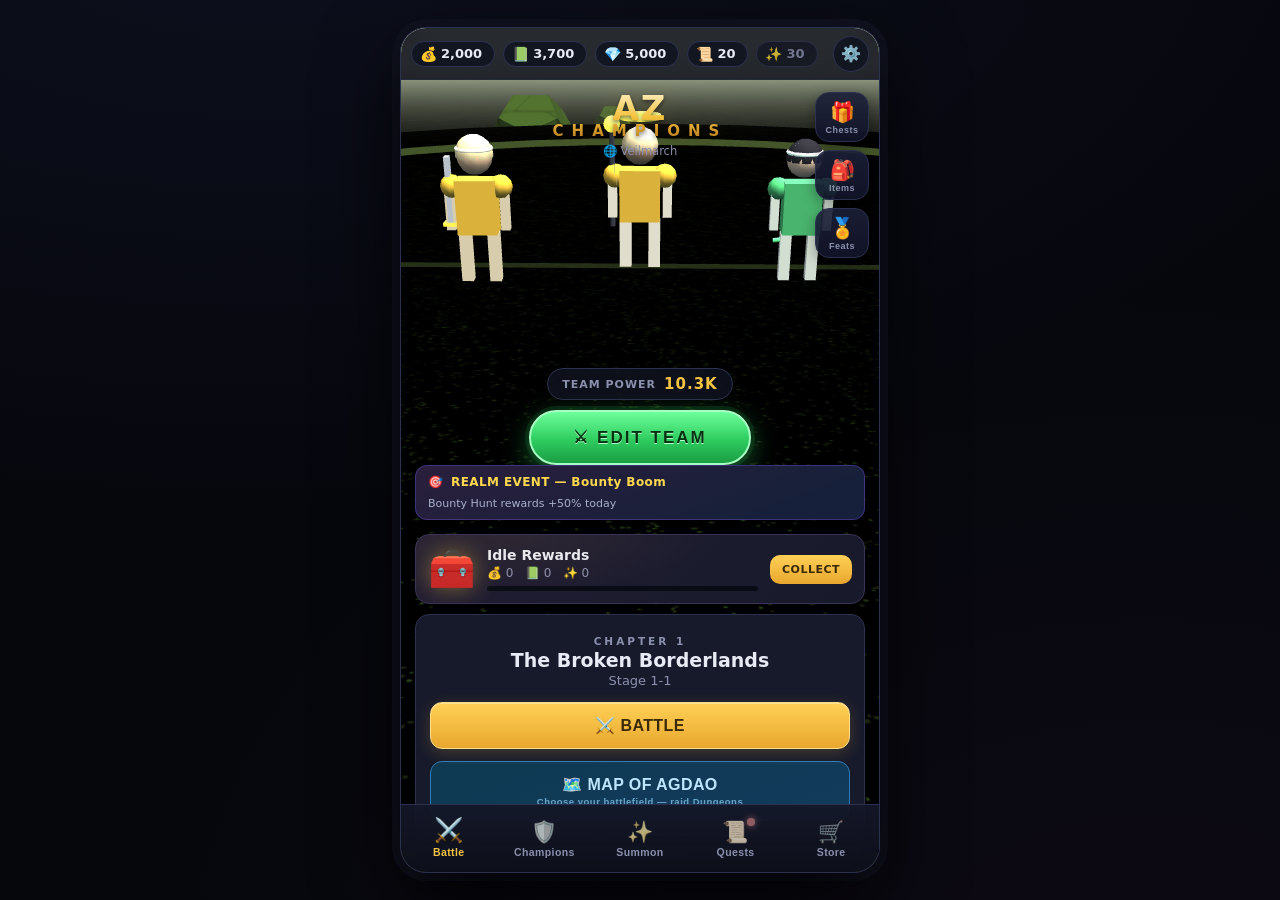
==== commit 37ca9a86: "Fix WebView viewport scaling and lock screen orientation to portrait" ====
--- a/android/app/src/main/assets/index.html
+++ b/android/app/src/main/assets/index.html
@@ -215,7 +215,7 @@
 })();
 </script>
 
-<link rel="stylesheet" href="css/style.css?v=20260703g">
+<link rel="stylesheet" href="css/style.css?v=20260703h">
 </head>
 <body>
   <!-- HTML-first boot splash: paints before any external file loads.
@@ -264,22 +264,22 @@
     </div>
   </div>
 
-  <script src="js/lib/three.min.js?v=20260703g" onerror="__bootFail('js/lib/three.min.js')"></script>
+  <script src="js/lib/three.min.js?v=20260703h" onerror="__bootFail('js/lib/three.min.js')"></script>
   <script>__bootTick('3D engine');</script>
-  <script src="js/data.js?v=20260703g" onerror="__bootFail('js/data.js')"></script>
+  <script src="js/data.js?v=20260703h" onerror="__bootFail('js/data.js')"></script>
   <script>__bootTick('Champions & realms');</script>
-  <script src="js/state.js?v=20260703g" onerror="__bootFail('js/state.js')"></script>
+  <script src="js/state.js?v=20260703h" onerror="__bootFail('js/state.js')"></script>
   <script>__bootTick('Save system');</script>
-  <script src="js/audio.js?v=20260703g" onerror="__bootFail('js/audio.js')"></script>
+  <script src="js/audio.js?v=20260703h" onerror="__bootFail('js/audio.js')"></script>
   <script>__bootTick('Audio');</script>
-  <script src="js/combat.js?v=20260703g" onerror="__bootFail('js/combat.js')"></script>
+  <script src="js/combat.js?v=20260703h" onerror="__bootFail('js/combat.js')"></script>
   <script>__bootTick('Combat engine');</script>
-  <script src="js/battle3d.js?v=20260703g" onerror="__bootFail('js/battle3d.js')"></script>
+  <script src="js/battle3d.js?v=20260703h" onerror="__bootFail('js/battle3d.js')"></script>
   <script>__bootTick('Battle renderer');</script>
-  <script src="js/store.js?v=20260703g" onerror="__bootFail('js/store.js')"></script>
+  <script src="js/store.js?v=20260703h" onerror="__bootFail('js/store.js')"></script>
   <script>__bootTick('Store');</script>
-  <script src="js/ui.js?v=20260703g" onerror="__bootFail('js/ui.js')"></script>
+  <script src="js/ui.js?v=20260703h" onerror="__bootFail('js/ui.js')"></script>
   <script>__bootTick('Interface');</script>
-  <script src="js/main.js?v=20260703g" onerror="__bootFail('js/main.js')"></script>
+  <script src="js/main.js?v=20260703h" onerror="__bootFail('js/main.js')"></script>
 </body>
 </html>
--- a/android/app/src/main/assets/css/style.css
+++ b/android/app/src/main/assets/css/style.css
@@ -3481,3 +3481,69 @@
 body.view-mode-pc .screen-agdao { max-width: 900px; margin: 0 auto; }
 body.view-mode-pc .agdao-layout { padding: 0 4px 24px; }
 
+/* ============================================================
+   WARLORD CONQUEST · REALM EVENTS · BOUNTIES · FUSION
+   ============================================================ */
+.event-banner {
+  display: flex; align-items: center; gap: 8px; flex-wrap: wrap;
+  padding: 9px 12px; margin: 0 0 10px; border-radius: 12px;
+  background: linear-gradient(160deg, #2a1f3d, #17203a 80%);
+  border: 1px solid #7c5cff55; font-size: 12px; color: #d8d2f0;
+}
+.event-banner b { color: #ffd94d; letter-spacing: .4px; }
+.event-banner span { color: #a8b0cc; font-size: 11px; }
+.event-banner.home-event { cursor: pointer; margin: 0 0 4px; }
+.streak-chip {
+  margin-left: auto; padding: 3px 9px; border-radius: 999px;
+  background: #f5c54222; border: 1px solid #f5c54266;
+  color: #ffd94d !important; font-weight: 800; font-size: 11px !important;
+}
+.streak-chip small { color: #c8b060; font-weight: 700; }
+
+.surge-tag {
+  display: inline-block; padding: 2px 7px; border-radius: 999px; margin-left: 4px;
+  background: #ff6b3522; border: 1px solid #ff6b3588; color: #ff9d5c;
+  font-size: 9.5px; font-weight: 900; letter-spacing: .5px;
+  animation: surgePulse 1.6s ease-in-out infinite;
+}
+@keyframes surgePulse { 0%,100% { box-shadow: 0 0 0 0 #ff6b3500; } 50% { box-shadow: 0 0 12px 0 #ff6b3566; } }
+.dg-card.surging { border-color: #ff6b3588; }
+.conq-tag {
+  display: inline-block; padding: 2px 7px; border-radius: 999px; margin-left: 4px;
+  background: #ff910018; border: 1px solid #ff910066; color: #ffb75c;
+  font-size: 9.5px; font-weight: 900; letter-spacing: .5px;
+}
+.conq-text { color: #ffb75c; }
+
+.warlord-btn {
+  background: linear-gradient(160deg, #3d1420, #52142e) !important;
+  border: 1px solid #ff3355 !important; color: #ffb3c1 !important;
+  display: flex; flex-direction: column; gap: 1px;
+  animation: warlordPulse 2s ease-in-out infinite;
+}
+.warlord-btn small { font-size: 8.5px; font-weight: 700; color: #e08098; letter-spacing: .4px; }
+@keyframes warlordPulse { 0%,100% { box-shadow: 0 0 0 0 #ff335500; } 50% { box-shadow: 0 0 14px 0 #ff335555; } }
+
+.conquest-banner { background: rgba(255,145,0,0.12); border-color: #ff9100; color: #ffcf99; }
+.trophy-banner { background: rgba(245,197,66,0.12); border-color: #f5c542; color: #ffe9a0; }
+.wisp-banner { background: rgba(245,197,66,0.15); border-color: #ffd94d; color: #fff2c0; }
+.raid-extras { display: block; margin-top: 3px; font-size: 11px; color: #ffd94d; font-weight: 700; }
+.gear-drop.bonus-drop { border-style: dashed; }
+
+.bounty-panel { margin-top: 10px; }
+.bounty-row { display: flex; gap: 8px; flex-wrap: wrap; }
+.bounty-card {
+  flex: 1 1 140px; display: flex; flex-direction: column; gap: 4px; align-items: flex-start;
+  padding: 10px; border-radius: 12px;
+  background: linear-gradient(160deg, #1a2030, #141a28);
+  border: 1px solid #f5c54244;
+}
+.bounty-card b { font-size: 13px; color: #ffd94d; }
+.bounty-card small { color: var(--dim); font-size: 10px; }
+.bounty-card .btn { padding: 7px 12px; font-size: 11.5px; margin-top: 3px; }
+.bounty-card.done { opacity: .55; border-color: #3a4258; }
+.bounty-claimed { color: #58c26a; font-weight: 900; font-size: 11px; letter-spacing: .5px; margin-top: 4px; }
+
+.fusion-panel { border-color: #00e5ff44; }
+.fusion-panel .forge-head b { color: #7cf5ff; }
+
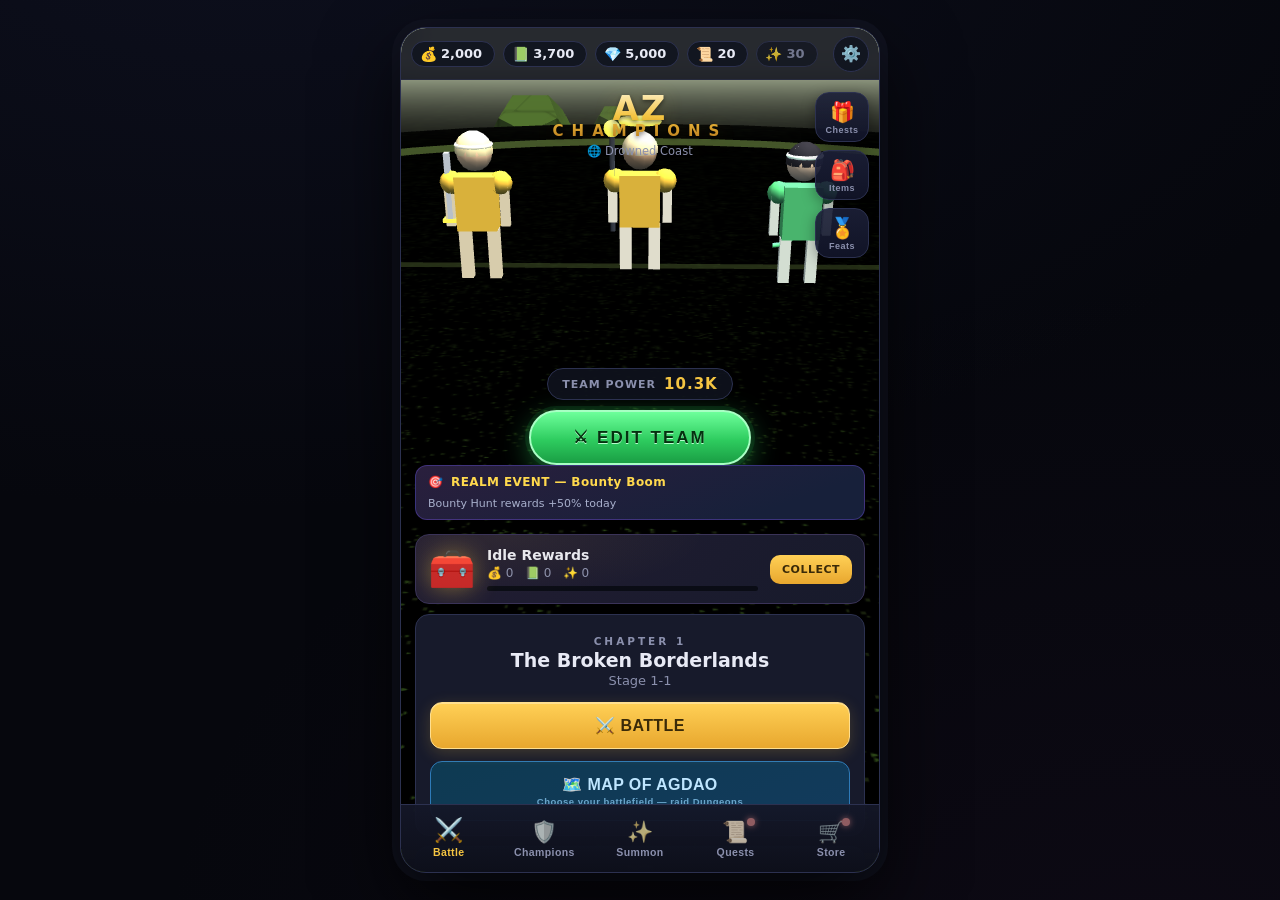
==== commit f653af2e: "Update game assets and rebuild Android APK" ====
--- a/android/app/src/main/assets/index.html
+++ b/android/app/src/main/assets/index.html
@@ -7,7 +7,7 @@
 <title>AZ Champions by Aljay Leodones</title>
 <meta name="description" content="AZ Champions by Aljay Leodones">
 <link rel="icon" href="data:image/svg+xml,<svg xmlns='http://www.w3.org/2000/svg' viewBox='0 0 100 100'><text y='.9em' font-size='90'>⚔️</text></svg>">
-<!-- BUILD STAMP: 2026-07-03g — DIRECT BOOT: straight into gameplay, no intro, no main menu -->
+<!-- BUILD STAMP: 2026-07-04a — DEPTHS OF AGDAO (expedition crawler + ASCENSION gear) + GRAND BAZAAR (deals/promos/free gift) + first-equip fix -->
 <!-- ============================================================
      CRITICAL INLINE STYLES — the boot splash must paint instantly,
      before ANY external file (CSS or JS) loads. This is what kills
@@ -126,7 +126,7 @@
 (function() {
   /* ---- build id: single source of truth, shown on the Main Menu so a
      stale cached/installed build is identifiable from a screenshot ---- */
-  window.AZ_BUILD = '20260703g';
+  window.AZ_BUILD = '20260704a';
 
   /* ---- safeStorage: localStorage with in-memory fallback ---- */
   var memStore = {};
@@ -215,7 +215,7 @@
 })();
 </script>
 
-<link rel="stylesheet" href="css/style.css?v=20260703h">
+<link rel="stylesheet" href="css/style.css?v=20260704a">
 </head>
 <body>
   <!-- HTML-first boot splash: paints before any external file loads.
@@ -264,22 +264,22 @@
     </div>
   </div>
 
-  <script src="js/lib/three.min.js?v=20260703h" onerror="__bootFail('js/lib/three.min.js')"></script>
+  <script src="js/lib/three.min.js?v=20260704a" onerror="__bootFail('js/lib/three.min.js')"></script>
   <script>__bootTick('3D engine');</script>
-  <script src="js/data.js?v=20260703h" onerror="__bootFail('js/data.js')"></script>
+  <script src="js/data.js?v=20260704a" onerror="__bootFail('js/data.js')"></script>
   <script>__bootTick('Champions & realms');</script>
-  <script src="js/state.js?v=20260703h" onerror="__bootFail('js/state.js')"></script>
+  <script src="js/state.js?v=20260704a" onerror="__bootFail('js/state.js')"></script>
   <script>__bootTick('Save system');</script>
-  <script src="js/audio.js?v=20260703h" onerror="__bootFail('js/audio.js')"></script>
+  <script src="js/audio.js?v=20260704a" onerror="__bootFail('js/audio.js')"></script>
   <script>__bootTick('Audio');</script>
-  <script src="js/combat.js?v=20260703h" onerror="__bootFail('js/combat.js')"></script>
+  <script src="js/combat.js?v=20260704a" onerror="__bootFail('js/combat.js')"></script>
   <script>__bootTick('Combat engine');</script>
-  <script src="js/battle3d.js?v=20260703h" onerror="__bootFail('js/battle3d.js')"></script>
+  <script src="js/battle3d.js?v=20260704a" onerror="__bootFail('js/battle3d.js')"></script>
   <script>__bootTick('Battle renderer');</script>
-  <script src="js/store.js?v=20260703h" onerror="__bootFail('js/store.js')"></script>
+  <script src="js/store.js?v=20260704a" onerror="__bootFail('js/store.js')"></script>
   <script>__bootTick('Store');</script>
-  <script src="js/ui.js?v=20260703h" onerror="__bootFail('js/ui.js')"></script>
+  <script src="js/ui.js?v=20260704a" onerror="__bootFail('js/ui.js')"></script>
   <script>__bootTick('Interface');</script>
-  <script src="js/main.js?v=20260703h" onerror="__bootFail('js/main.js')"></script>
+  <script src="js/main.js?v=20260704a" onerror="__bootFail('js/main.js')"></script>
 </body>
 </html>
--- a/android/app/src/main/assets/css/style.css
+++ b/android/app/src/main/assets/css/style.css
@@ -3547,3 +3547,209 @@
 .fusion-panel { border-color: #00e5ff44; }
 .fusion-panel .forge-head b { color: #7cf5ff; }
 
+/* ============================================================
+   GRAND BAZAAR OVERHAUL — deals, promos, free gift, savings
+   ============================================================ */
+.deal-chip {
+  font-size: 9px; font-weight: 900; letter-spacing: 1px; padding: 2px 8px; border-radius: 999px;
+  background: #ff5e2a18; border: 1px solid #ff5e2a66; color: #ff9d6a; vertical-align: middle;
+}
+.deal-chip.gold-chip { background: #f5c54218; border-color: #f5c54266; color: #ffd94d; }
+
+/* free daily gift */
+.free-gift-card {
+  display: flex; align-items: center; gap: 12px; cursor: pointer;
+  background: linear-gradient(120deg, #1c2b1a, #12201a);
+  border: 1px solid #58c26a88; border-radius: var(--radius);
+  padding: 12px 14px; margin-bottom: 14px;
+  animation: giftGlow 2.4s ease-in-out infinite;
+}
+@keyframes giftGlow {
+  0%, 100% { box-shadow: 0 0 6px rgba(88, 194, 106, 0.25); }
+  50%      { box-shadow: 0 0 18px rgba(88, 194, 106, 0.55); }
+}
+.free-gift-card.claimed { animation: none; opacity: .6; cursor: default; }
+.fg-glyph { font-size: 34px; }
+.fg-info { flex: 1; }
+.fg-info b { font-size: 14px; }
+.fg-info p { font-size: 11px; color: var(--dim); margin-top: 2px; }
+.fg-contents { font-size: 11px; color: #8fe8a0; margin-top: 4px; font-weight: 700; }
+.freetag {
+  background: #58c26a; color: #08320f; font-size: 9px; font-weight: 900;
+  border-radius: 4px; padding: 1px 6px; margin-left: 6px; letter-spacing: 1px;
+}
+.fg-claimed { color: #58c26a; font-weight: 900; font-size: 12px; text-align: center; }
+.fg-claimed small { color: var(--dim); font-weight: 600; }
+
+/* flash deals */
+.deal-grid { display: grid; grid-template-columns: repeat(auto-fill, minmax(150px, 1fr)); gap: 10px; margin-bottom: 16px; }
+.deal-card {
+  position: relative; overflow: hidden; cursor: pointer; text-align: center;
+  background: linear-gradient(160deg, #2a1c14, #1a1410);
+  border: 1px solid #ff5e2a66; border-radius: var(--radius);
+  padding: 14px 10px 12px;
+}
+.deal-card:active { border-color: #ff9d6a; }
+.deal-card.bought { opacity: .55; cursor: default; border-color: var(--edge); }
+.save-ribbon {
+  position: absolute; top: 8px; right: -26px; transform: rotate(38deg);
+  background: linear-gradient(90deg, #ff3355, #ff5e2a); color: #fff;
+  font-size: 10px; font-weight: 900; letter-spacing: 1px;
+  padding: 3px 30px; box-shadow: 0 2px 6px rgba(0,0,0,.4);
+}
+.save-ribbon.big { font-size: 11px; top: 10px; right: -24px; }
+.deal-glyph { font-size: 32px; margin-bottom: 4px; }
+.deal-name { font-size: 12.5px; font-weight: 900; }
+.deal-gives { font-size: 10.5px; color: var(--dim); margin: 5px 0 8px; line-height: 1.5; }
+.deal-price .was { display: block; font-size: 10.5px; color: var(--dim); text-decoration: line-through; }
+.deal-price b { font-size: 15px; color: var(--gold); }
+.deal-done { color: #58c26a; font-weight: 900; font-size: 12px; letter-spacing: 1px; }
+
+/* promo bundles */
+.promo-list { display: flex; flex-direction: column; gap: 10px; margin-bottom: 12px; }
+.promo-card {
+  position: relative; overflow: hidden; display: flex; align-items: center; gap: 12px; cursor: pointer;
+  background: linear-gradient(120deg, #241c33, #17141f);
+  border: 1px solid #b45cff66; border-radius: var(--radius);
+  padding: 12px 14px; padding-right: 20px;
+}
+.promo-card:active { border-color: #b45cff; }
+.promo-card.bought { opacity: .55; cursor: default; border-color: var(--edge); }
+.promo-glyph { font-size: 34px; flex-shrink: 0; }
+.promo-info { flex: 1; min-width: 0; }
+.promo-info b { font-size: 14px; }
+.promo-info p { font-size: 11px; color: var(--dim); margin-top: 3px; line-height: 1.45; }
+.promo-value { font-size: 11px; color: #ffd94d; margin-top: 4px; font-weight: 700; }
+.promo-value s { color: var(--dim); }
+.oncetag {
+  background: #b45cff33; border: 1px solid #b45cff88; color: #d8a6ff;
+  font-size: 8.5px; font-weight: 900; border-radius: 4px; padding: 1px 5px; margin-left: 5px; letter-spacing: .5px;
+}
+.promo-buy { flex-shrink: 0; }
+.promo-buy .btn { padding: 10px 14px; font-size: 13px; }
+
+/* diamond pack value ribbons */
+.pack.dpack { position: relative; overflow: hidden; }
+.value-ribbon {
+  position: absolute; top: 10px; right: -30px; transform: rotate(38deg);
+  background: linear-gradient(90deg, #f5c542, #ff8c3a); color: #3a2a08;
+  font-size: 9px; font-weight: 900; letter-spacing: 1px;
+  padding: 3px 34px; box-shadow: 0 2px 6px rgba(0,0,0,.4);
+}
+.pack.dpack.tagged { border-color: var(--gold); }
+
+/* ============================================================
+   ASCENSION TIER — radiant gold, the realm's rarest gear
+   ============================================================ */
+@keyframes ascendPulse {
+  0%, 100% { box-shadow: 0 0 6px 1px rgba(255, 215, 90, 0.30), inset 0 0 8px rgba(255, 215, 90, 0.08); }
+  50%      { box-shadow: 0 0 22px 6px rgba(255, 215, 90, 0.62), inset 0 0 14px rgba(255, 215, 90, 0.16); }
+}
+.ascendfx {
+  border-color: #ffd75a !important;
+  animation: ascendPulse 2s ease-in-out infinite;
+}
+.asc-text, .raritytag.ascension {
+  background: linear-gradient(90deg, #ffd75a, #fff6d8, #ff8c3a, #ffd75a);
+  background-size: 200% auto;
+  -webkit-background-clip: text; background-clip: text;
+  -webkit-text-fill-color: transparent;
+  animation: aetherShimmer 2.4s linear infinite;
+  font-weight: 900;
+}
+.gt-fx.ascension { border-color: #ffd75a; animation: ascendPulse 2s ease-in-out infinite; }
+.gt-fx.ascension b { color: #ffd75a; }
+.gt-req {
+  margin-top: 8px; padding: 7px 10px; border-radius: 8px; font-size: 11.5px;
+  background: #ffd75a14; border: 1px dashed #ffd75a88; color: #ffe9a8;
+}
+.ii-req { font-size: 9px; color: #ffd75a; margin-top: 3px; font-weight: 700; }
+.ascension-banner { border-color: #ffd75a !important; background: linear-gradient(90deg, #ffd75a22, #ff8c3a11); }
+.asc-focus { color: #ffd75a !important; }
+
+/* equip requirements + the EQUIPPED badge (first-equip fix) */
+.equipped-tag {
+  background: #58c26a; color: #08320f; font-size: 9px; font-weight: 900;
+  border-radius: 4px; padding: 1px 6px; margin-left: 5px; letter-spacing: .5px; vertical-align: middle;
+}
+.gi-reqs { margin-top: 4px; display: flex; gap: 5px; flex-wrap: wrap; }
+.req-chip {
+  font-size: 9px; font-weight: 800; border-radius: 999px; padding: 2px 7px; letter-spacing: .3px;
+}
+.req-chip.met { background: #58c26a22; border: 1px solid #58c26a77; color: #8fe8a0; }
+.req-chip.unmet { background: #ff335522; border: 1px solid #ff335577; color: #ff9aa8; }
+/* locked EQUIP stays tappable so the reason toast can explain itself */
+.mini.locked { opacity: .5; }
+
+/* ============================================================
+   DEPTHS OF AGDAO — the expedition dungeon-crawl map
+   ============================================================ */
+.exped-layout { display: flex; flex-direction: column; gap: 12px; max-width: 560px; margin: 0 auto; }
+.exp-card { cursor: pointer; }
+.exp-card:active { border-color: #ffd75a; }
+.exp-map-wrap {
+  position: relative; border-radius: 18px; overflow: hidden;
+  border: 1px solid var(--rc, var(--edge));
+  box-shadow: 0 0 24px rgba(0,0,0,.5), inset 0 0 60px rgba(0,0,0,.5);
+}
+.exp-map-wrap svg { display: block; width: 100%; height: auto; }
+.exp-floor-badge {
+  position: absolute; top: 10px; left: 10px; z-index: 2;
+  background: #10131fd8; border: 1px solid var(--rc, var(--gold));
+  color: var(--rc, var(--gold)); border-radius: 999px; padding: 4px 12px;
+  font-size: 12px; font-weight: 900; letter-spacing: 1.5px;
+}
+.exp-way { stroke: #8b90ad; stroke-opacity: .14; stroke-width: 2; stroke-dasharray: 3 6; }
+.exp-choice { stroke: #ffd75a; stroke-opacity: .55; stroke-width: 2.5; stroke-dasharray: 6 6; animation: expChoiceFlow 1.2s linear infinite; }
+@keyframes expChoiceFlow { to { stroke-dashoffset: -12; } }
+.exp-path-done {
+  fill: none; stroke: var(--rc, #f5c542); stroke-width: 4; stroke-linecap: round; stroke-linejoin: round;
+  stroke-opacity: .85; filter: drop-shadow(0 0 4px var(--rc, #f5c542));
+}
+.exp-path-new {
+  stroke: #fff6d8; stroke-width: 4.5; stroke-linecap: round;
+  stroke-dasharray: 220; stroke-dashoffset: 220;
+  animation: expPathGrow 1s ease-out forwards;
+  filter: drop-shadow(0 0 6px #ffd75a);
+}
+@keyframes expPathGrow { to { stroke-dashoffset: 0; } }
+.exp-node .exp-ring { fill: #10131f; stroke: #3a4258; stroke-width: 2; }
+.exp-node .exp-glyph { font-size: 17px; }
+.exp-node.boss .exp-glyph { font-size: 22px; }
+.exp-node.boss .exp-ring { stroke: #ff3355; stroke-width: 2.5; }
+.exp-node.done .exp-ring { fill: #1a2b1a; stroke: #58c26a; }
+.exp-node.done .exp-glyph { fill: #58c26a; font-weight: 900; font-size: 15px; }
+.exp-node.skipped { opacity: .3; }
+.exp-node.current { cursor: pointer; }
+.exp-node.current .exp-ring { stroke: #ffd75a; stroke-width: 3; fill: #241c0d; }
+.exp-node.next .exp-ring { stroke: #8b90ad; }
+.exp-node.fog { opacity: .38; }
+.exp-pulse {
+  fill: none; stroke: #ffd75a; stroke-width: 2;
+  animation: expPulse 1.6s ease-out infinite;
+}
+@keyframes expPulse {
+  0%   { r: 20; stroke-opacity: .8; }
+  100% { r: 34; stroke-opacity: 0; }
+}
+.exp-raider-ring { fill: #10131f; stroke: #ffd75a; stroke-width: 2.5; filter: drop-shadow(0 0 6px #ffd75a); }
+.exp-entrance { fill: #8b90ad; font-size: 10px; font-weight: 800; letter-spacing: 2px; }
+.exp-panel { margin-top: 0; }
+.exp-fork-label { font-size: 12px; font-weight: 900; color: #ffd75a; letter-spacing: 1px; margin: 8px 0 6px; text-align: center; }
+.exp-choices { display: flex; flex-direction: column; gap: 8px; }
+.exp-choice-card {
+  display: flex; align-items: center; gap: 12px; cursor: pointer;
+  background: var(--panel2); border: 1px solid var(--edge);
+  border-left: 3px solid var(--rc, var(--gold));
+  border-radius: 12px; padding: 10px 12px;
+}
+.exp-choice-card:active { border-color: #ffd75a; }
+.exp-choice-card.boss { border-color: #ff335588; background: linear-gradient(120deg, #2b141a, #1a1014); }
+.exp-choice-card.elite { border-color: #b45cff55; }
+.exp-choice-card.cache { border-color: #ffd75a66; }
+.ecc-glyph { font-size: 28px; flex-shrink: 0; }
+.ecc-info { flex: 1; min-width: 0; }
+.ecc-info b { font-size: 13px; }
+.ecc-info p { font-size: 10.5px; color: var(--dim); margin-top: 2px; line-height: 1.4; }
+.exp-choice-card .btn { padding: 8px 12px; font-size: 11.5px; flex-shrink: 0; }
+
